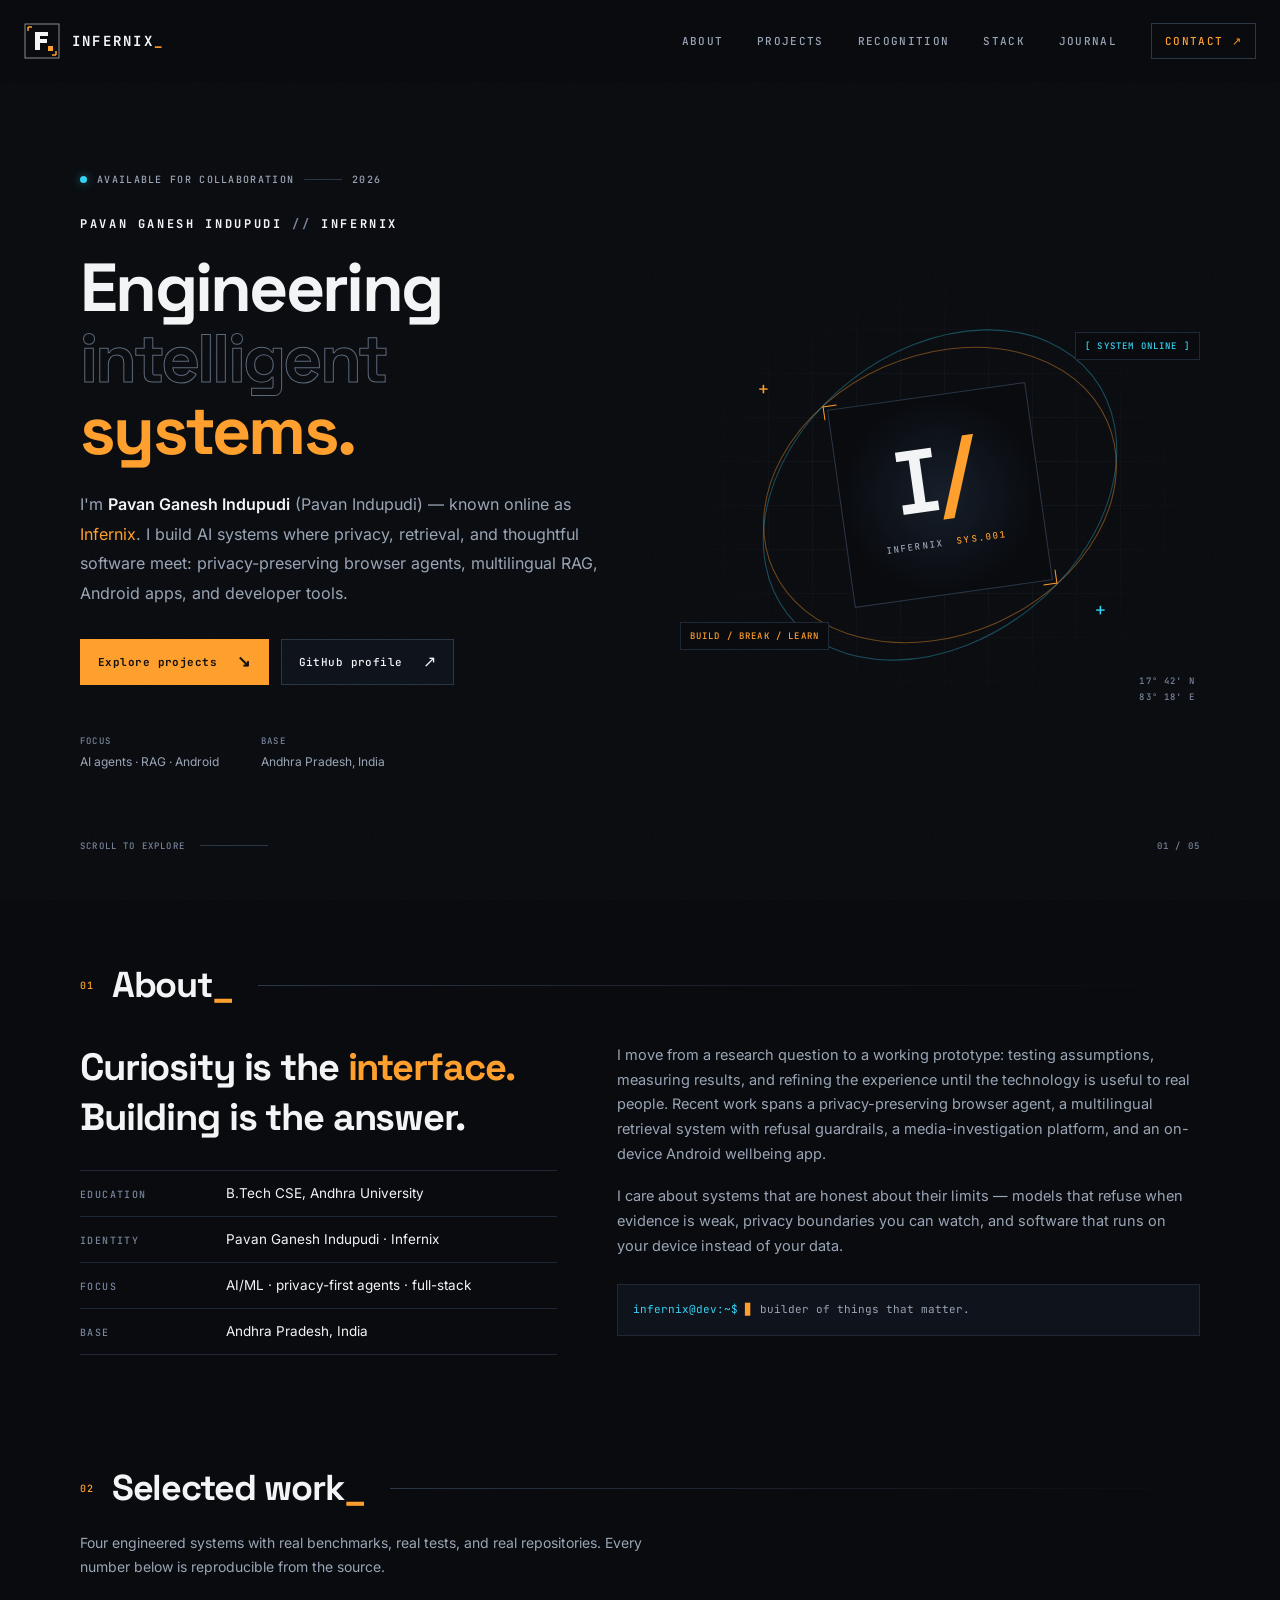
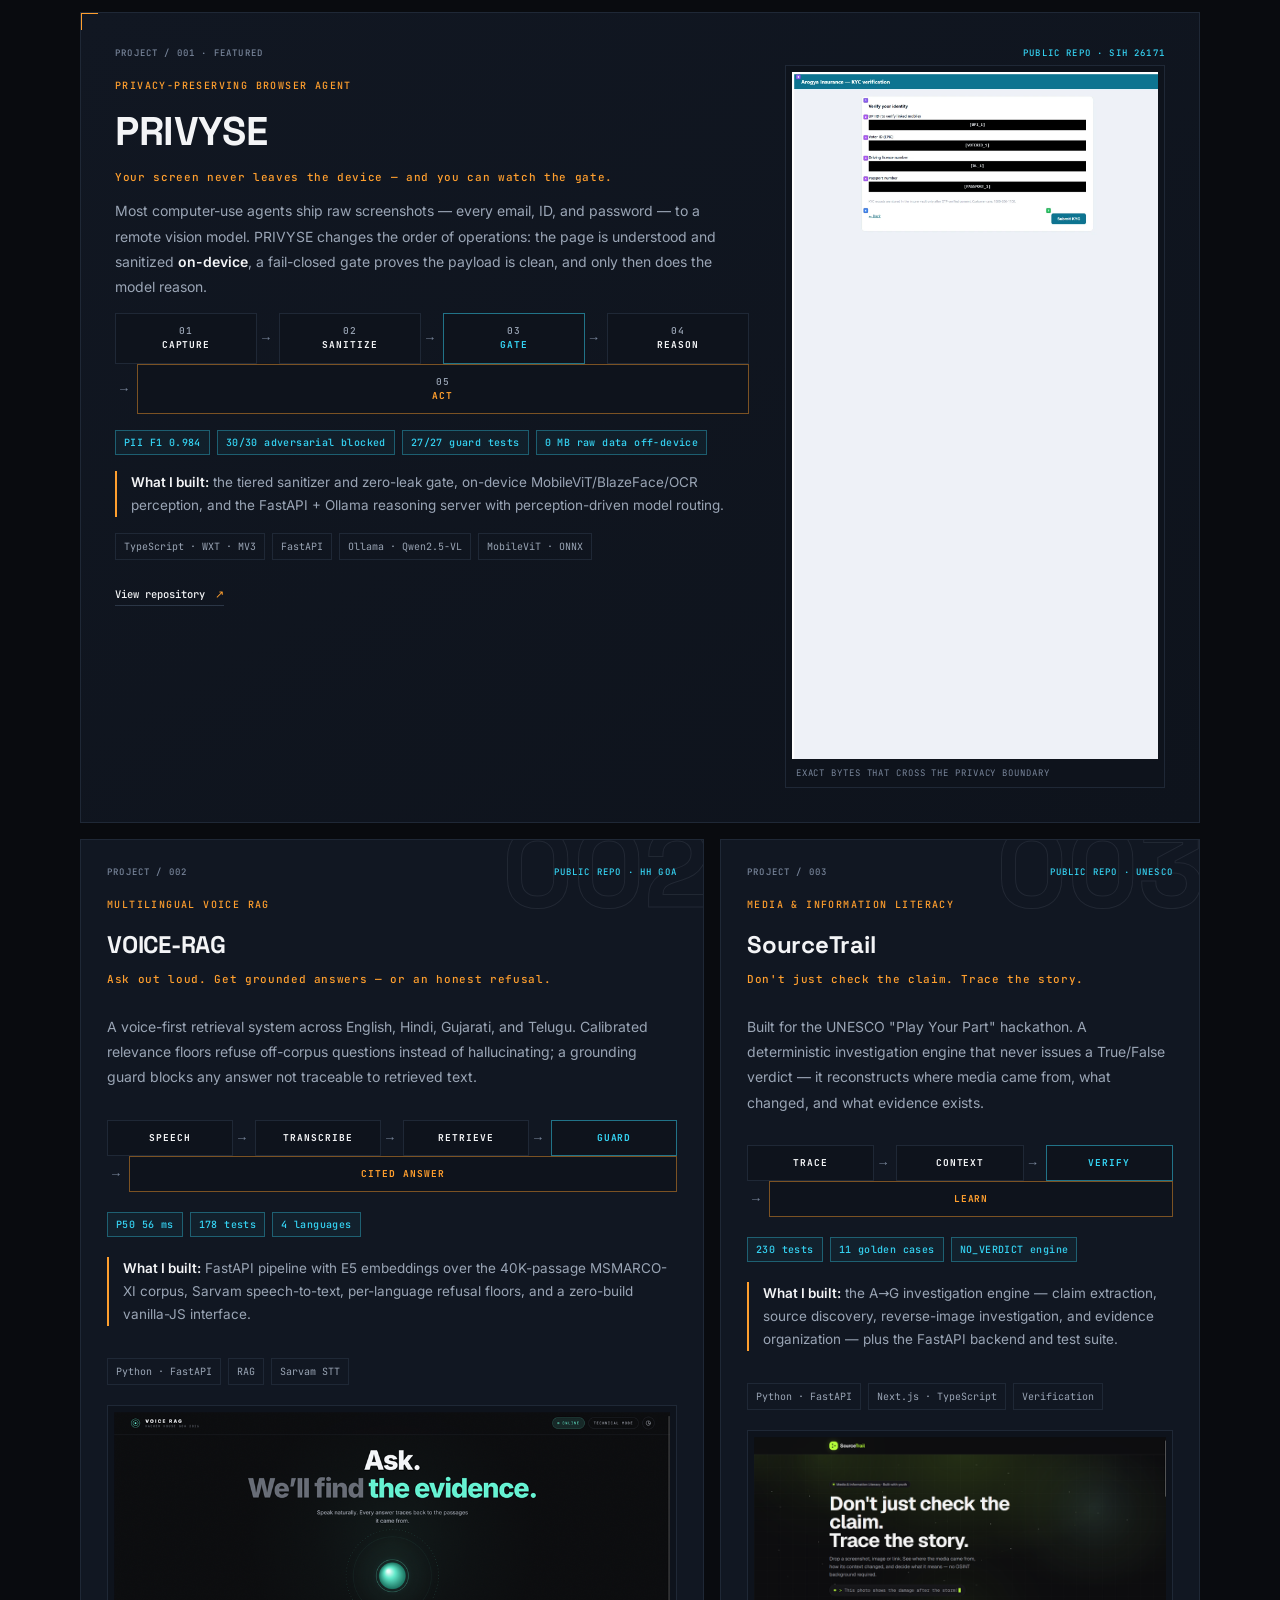
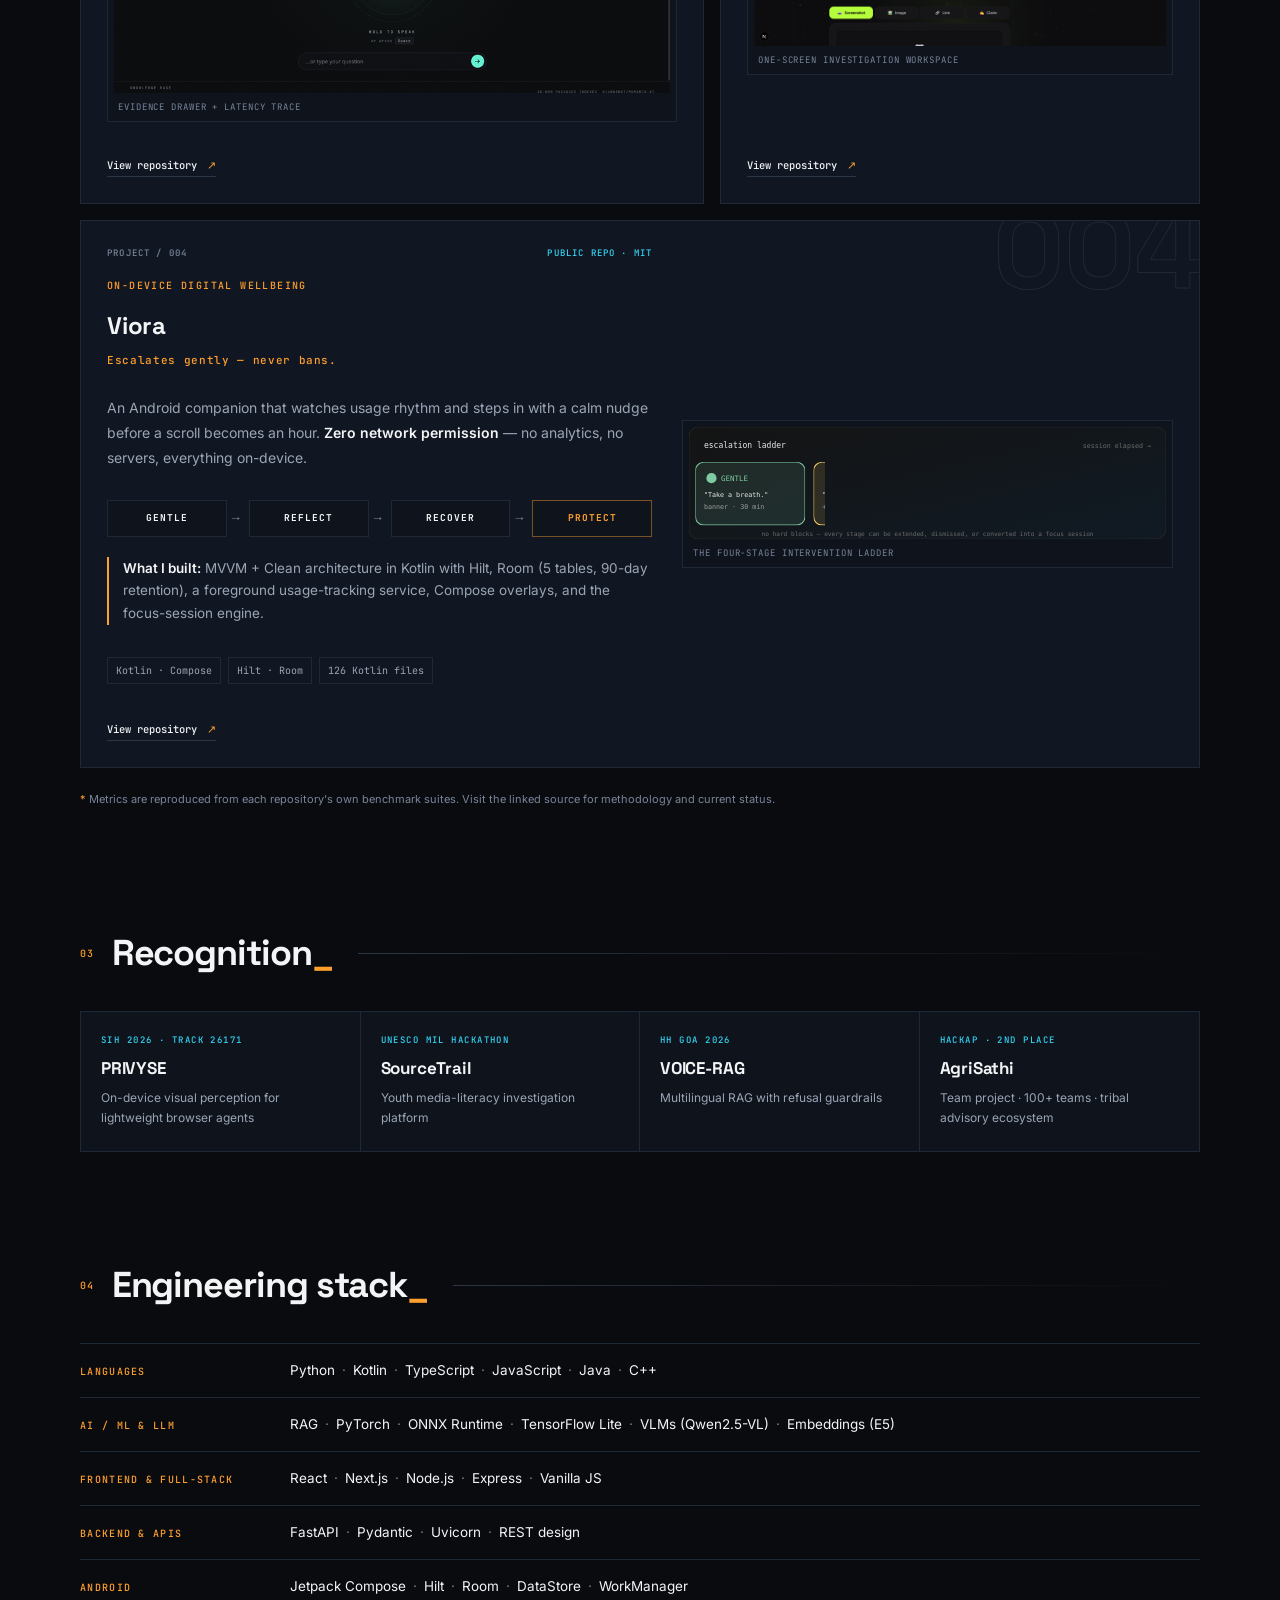
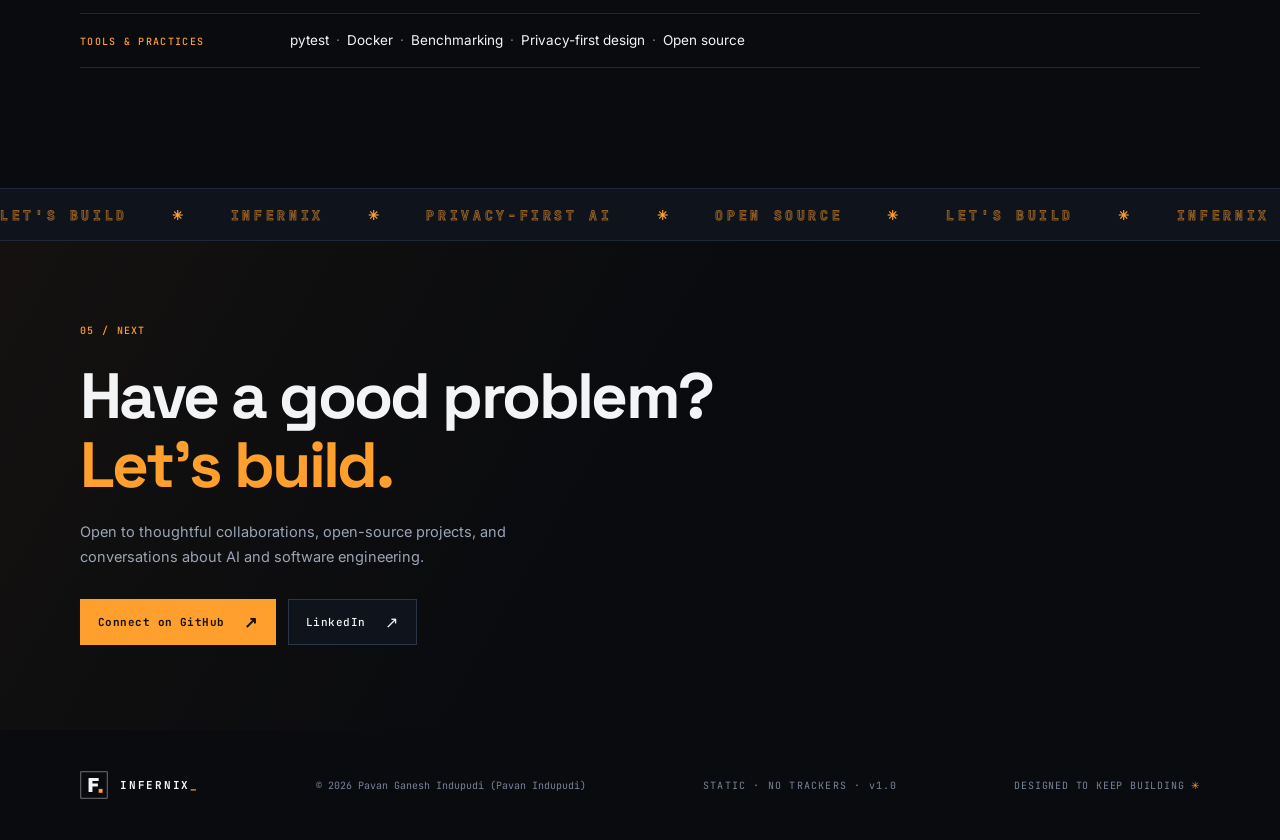
==== index.html @ 26792520 "Launch Infernix portfolio and engineering journal" ====
<!doctype html>
<html lang="en">
<head>
  <meta charset="utf-8">
  <meta name="viewport" content="width=device-width, initial-scale=1">
  <meta name="theme-color" content="#090b0f">
  <meta name="color-scheme" content="dark">
  <title>Pavan Ganesh Indupudi | Infernix — Developer & AI/ML Builder</title>
  <meta name="description" content="Pavan Ganesh Indupudi (Pavan Indupudi), known as Infernix, is a Computer Science and Engineering student and AI engineer building privacy-first browser agents, multilingual RAG systems, Android apps, and open-source tools.">
  <meta name="author" content="Pavan Ganesh Indupudi">
  <meta name="robots" content="index, follow, max-image-preview:large">
  <link rel="canonical" href="https://the-infernix.github.io/">
  <link rel="icon" href="./assets/favicon.svg" type="image/svg+xml">
  <link rel="stylesheet" href="./styles.css">
  <link rel="preload" href="./assets/fonts/space-grotesk-var.woff2" as="font" type="font/woff2" crossorigin>
  <link rel="preload" href="./assets/fonts/inter-var.woff2" as="font" type="font/woff2" crossorigin>
  <link rel="preload" href="./assets/fonts/jetbrains-mono-var.woff2" as="font" type="font/woff2" crossorigin>
  <meta property="og:type" content="website">
  <meta property="og:site_name" content="Infernix">
  <meta property="og:title" content="Pavan Ganesh Indupudi | Infernix">
  <meta property="og:description" content="Pavan Ganesh Indupudi (Pavan Indupudi) — AI engineer building privacy-first agents, retrieval systems, and developer tools.">
  <meta property="og:url" content="https://the-infernix.github.io/">
  <meta property="og:image" content="https://the-infernix.github.io/assets/social-preview.svg">
  <meta name="twitter:card" content="summary_large_image">
  <meta name="twitter:title" content="Pavan Ganesh Indupudi | Infernix">
  <meta name="twitter:description" content="Pavan Ganesh Indupudi (Pavan Indupudi) — AI engineer building privacy-first agents, retrieval systems, and developer tools.">
  <meta name="twitter:image" content="https://the-infernix.github.io/assets/social-preview.svg">

  <script>document.documentElement.classList.add("js");</script>

  <!-- Keep this data accurate. Both name forms are intentional: full legal name is primary, short form matches LinkedIn and teammates' references. -->
  <script type="application/ld+json">
  {
    "@context": "https://schema.org",
    "@type": "Person",
    "@id": "https://the-infernix.github.io/#person",
    "name": "Pavan Ganesh Indupudi",
    "alternateName": ["Infernix", "Pavan Indupudi"],
    "url": "https://the-infernix.github.io/",
    "image": "https://the-infernix.github.io/assets/social-preview.svg",
    "description": "Computer Science and Engineering student and AI engineer building privacy-first browser agents, retrieval-augmented generation systems, Android applications, and open-source tools.",
    "sameAs": [
      "https://github.com/The-Infernix",
      "https://www.linkedin.com/in/pavan-indupudi-a38759334"
    ],
    "alumniOf": {
      "@type": "CollegeOrUniversity",
      "name": "Andhra University"
    },
    "knowsAbout": [
      "Artificial Intelligence",
      "Machine Learning",
      "Retrieval-Augmented Generation",
      "Full-Stack Development",
      "Android Development",
      "Open-Source Software",
      "Privacy-Preserving AI"
    ]
  }
  </script>
</head>
<body>
  <a class="skip-link" href="#main">Skip to content</a>
  <div class="scanlines" aria-hidden="true"></div>

  <header class="site-header" id="site-header">
    <div class="header-inner">
      <a class="brand" href="#top" aria-label="Infernix home — Pavan Ganesh Indupudi">
        <svg class="brand-logo" viewBox="0 0 36 36" width="36" height="36" aria-hidden="true" focusable="false">
          <rect x="1" y="1" width="34" height="34" fill="none" stroke="currentColor" stroke-width="1" opacity=".55"/>
          <path d="M11 9h13v4h-8v3h7v4h-7v7h-5z" fill="currentColor"/>
          <rect x="24" y="23" width="5" height="5" fill="#ff9f2e"/>
          <path d="M4 4h4M4 4v4M32 32h-4M32 32v-4" stroke="#ff9f2e" stroke-width="1.5" fill="none"/>
        </svg>
        <span class="brand-name">INFERNIX<span class="brand-cursor" aria-hidden="true">_</span></span>
      </a>
      <button class="menu-toggle" type="button" aria-label="Open navigation" aria-expanded="false" aria-controls="site-nav">
        <span class="menu-bar" aria-hidden="true"></span>
        <span class="menu-bar" aria-hidden="true"></span>
      </button>
      <nav id="site-nav" class="site-nav" aria-label="Main navigation">
        <a href="#about">ABOUT</a>
        <a href="#work">PROJECTS</a>
        <a href="#recognition">RECOGNITION</a>
        <a href="#stack">STACK</a>
        <a href="./blog/">JOURNAL</a>
        <a href="#contact" class="nav-contact">CONTACT <span aria-hidden="true">↗</span></a>
      </nav>
    </div>
    <div class="scroll-progress" id="scroll-progress" aria-hidden="true"></div>
  </header>

  <main id="main">
    <!-- ============================================================ hero -->
    <section class="hero section-wrap" id="top" aria-label="Introduction">
      <div class="hero-copy">
        <p class="eyebrow reveal" data-reveal>
          <span class="status-dot" aria-hidden="true"></span>
          AVAILABLE FOR COLLABORATION
          <span class="eyebrow-line" aria-hidden="true"></span>
          2026
        </p>
        <p class="hero-identity reveal" data-reveal>PAVAN GANESH INDUPUDI <span class="dim">//</span> INFERNIX</p>
        <h1 class="reveal" data-reveal>Engineering<br><span class="outline-text">intelligent</span> <span class="accent">systems.</span></h1>
        <p class="hero-intro reveal" data-reveal>I'm <strong>Pavan Ganesh Indupudi</strong> (Pavan Indupudi) — known online as <span class="accent">Infernix</span>. I build AI systems where privacy, retrieval, and thoughtful software meet: privacy-preserving browser agents, multilingual RAG, Android apps, and developer tools.</p>
        <div class="hero-actions reveal" data-reveal>
          <a class="button button-primary" href="#work">Explore projects <span aria-hidden="true">↘</span></a>
          <a class="button button-ghost" href="https://github.com/The-Infernix" target="_blank" rel="noopener noreferrer">GitHub profile <span aria-hidden="true">↗</span></a>
        </div>
        <div class="hero-meta reveal" data-reveal>
          <div><span class="meta-label">FOCUS</span><span>AI agents · RAG · Android</span></div>
          <div><span class="meta-label">BASE</span><span>Andhra Pradesh, India</span></div>
        </div>
      </div>

      <div class="hero-art reveal" data-reveal role="img" aria-label="Abstract Infernix system schematic: a framed core marked I slash, orbited by two rings with technical readouts">
        <div class="art-grid" aria-hidden="true"></div>
        <svg class="hero-orbits" viewBox="0 0 400 400" aria-hidden="true" focusable="false">
          <ellipse class="o1" cx="200" cy="200" rx="170" ry="130" pathLength="100"/>
          <ellipse class="o2" cx="200" cy="200" rx="135" ry="180" pathLength="100"/>
        </svg>
        <div class="core" aria-hidden="true">
          <div class="core-symbol">I<span>/</span></div>
          <div class="core-label">INFERNIX <span>SYS.001</span></div>
        </div>
        <span class="art-tag tag-top" aria-hidden="true">[ SYSTEM ONLINE ]</span>
        <span class="art-tag tag-bottom" aria-hidden="true">BUILD / BREAK / LEARN</span>
        <span class="art-cross cross-one" aria-hidden="true">+</span>
        <span class="art-cross cross-two" aria-hidden="true">+</span>
        <span class="art-coord" aria-hidden="true">17° 42' N<br>83° 18' E</span>
      </div>

      <div class="hero-bottom" aria-hidden="true">
        <span>SCROLL TO EXPLORE</span>
        <span class="scroll-line"></span>
        <span>01 / 05</span>
      </div>
    </section>

    <!-- =========================================================== about -->
    <section class="section-wrap section-block" id="about">
      <div class="section-heading reveal" data-reveal>
        <span class="section-index">01</span>
        <h2>About<span class="accent" aria-hidden="true">_</span></h2>
        <span class="heading-rule" aria-hidden="true"></span>
      </div>
      <div class="about-grid">
        <div class="about-lead reveal" data-reveal>
          <p class="big-copy">Curiosity is the <span class="accent">interface.</span><br>Building is the answer.</p>
          <div class="spec">
            <div class="spec-row"><span class="spec-key">EDUCATION</span><span class="spec-val">B.Tech CSE, Andhra University</span></div>
            <div class="spec-row"><span class="spec-key">IDENTITY</span><span class="spec-val">Pavan Ganesh Indupudi · Infernix</span></div>
            <div class="spec-row"><span class="spec-key">FOCUS</span><span class="spec-val">AI/ML · privacy-first agents · full-stack</span></div>
            <div class="spec-row"><span class="spec-key">BASE</span><span class="spec-val">Andhra Pradesh, India</span></div>
          </div>
        </div>
        <div class="about-body reveal" data-reveal>
          <p>I move from a research question to a working prototype: testing assumptions, measuring results, and refining the experience until the technology is useful to real people. Recent work spans a privacy-preserving browser agent, a multilingual retrieval system with refusal guardrails, a media-investigation platform, and an on-device Android wellbeing app.</p>
          <p>I care about systems that are honest about their limits — models that refuse when evidence is weak, privacy boundaries you can watch, and software that runs on your device instead of your data.</p>
          <div class="terminal-note">
            <span class="terminal-prompt">infernix@dev:~$</span>
            <span id="terminal-text" aria-hidden="true">whoami</span><span class="typing-cursor" aria-hidden="true">▋</span>
            <span class="terminal-response"> builder of things that matter.</span>
          </div>
        </div>
      </div>
    </section>

    <!-- ========================================================== work -->
    <section class="section-wrap section-block" id="work">
      <div class="section-heading reveal" data-reveal>
        <span class="section-index">02</span>
        <h2>Selected work<span class="accent" aria-hidden="true">_</span></h2>
        <span class="heading-rule" aria-hidden="true"></span>
      </div>
      <p class="section-description reveal" data-reveal>Four engineered systems with real benchmarks, real tests, and real repositories. Every number below is reproducible from the source.</p>

      <!-- PRIVYSE — featured -->
      <article class="project-featured reveal" data-reveal>
        <div class="project-top">
          <span class="project-number">PROJECT / 001 · FEATURED</span>
          <span class="project-status">PUBLIC REPO · SIH 26171</span>
        </div>
        <div class="featured-grid">
          <div class="project-main">
            <p class="project-kicker">Privacy-preserving browser agent</p>
            <h3>PRIVYSE</h3>
            <p class="project-tagline">Your screen never leaves the device — and you can watch the gate.</p>
            <p class="project-copy">Most computer-use agents ship raw screenshots — every email, ID, and password — to a remote vision model. PRIVYSE changes the order of operations: the page is understood and sanitized <strong>on-device</strong>, a fail-closed gate proves the payload is clean, and only then does the model reason.</p>

            <div class="flow" role="img" aria-label="PRIVYSE pipeline: capture, sanitize, gate, reason, act">
              <span class="flow-step">01 <b>Capture</b></span>
              <span class="flow-step">02 <b>Sanitize</b></span>
              <span class="flow-step is-key">03 <b>Gate</b></span>
              <span class="flow-step">04 <b>Reason</b></span>
              <span class="flow-step is-warm">05 <b>Act</b></span>
            </div>

            <div class="evidence-chips" aria-label="Verified benchmark results">
              <span>PII F1 0.984</span>
              <span>30/30 adversarial blocked</span>
              <span>27/27 guard tests</span>
              <span>0 MB raw data off-device</span>
            </div>

            <p class="project-built"><b>What I built:</b> the tiered sanitizer and zero-leak gate, on-device MobileViT/BlazeFace/OCR perception, and the FastAPI + Ollama reasoning server with perception-driven model routing.</p>

            <div class="tag-list"><span>TypeScript · WXT · MV3</span><span>FastAPI</span><span>Ollama · Qwen2.5-VL</span><span>MobileViT · ONNX</span></div>
            <a class="project-link" href="https://github.com/The-Infernix/PRIVYSE" target="_blank" rel="noopener noreferrer">View repository <span aria-hidden="true">↗</span></a>
          </div>
          <figure class="shot project-media" style="margin:0">
            <img src="./assets/projects/privyse-model-view.png" alt="PRIVYSE gate output: a KYC form where every sensitive value is replaced by a stable token before it reaches the model" width="840" height="470" loading="lazy" decoding="async">
            <figcaption>Exact bytes that cross the privacy boundary</figcaption>
          </figure>
        </div>
      </article>

      <div class="project-grid">
        <!-- VOICE-RAG -->
        <article class="project-card reveal" data-reveal>
          <span class="project-ghost" aria-hidden="true">002</span>
          <div class="project-top">
            <span class="project-number">PROJECT / 002</span>
            <span class="project-status">PUBLIC REPO · HH GOA</span>
          </div>
          <p class="project-kicker">Multilingual voice RAG</p>
          <h3>VOICE-RAG</h3>
          <p class="project-tagline">Ask out loud. Get grounded answers — or an honest refusal.</p>
          <p class="project-copy">A voice-first retrieval system across English, Hindi, Gujarati, and Telugu. Calibrated relevance floors refuse off-corpus questions instead of hallucinating; a grounding guard blocks any answer not traceable to retrieved text.</p>

          <div class="flow" role="img" aria-label="VOICE-RAG pipeline: speech, transcribe, retrieve, guard, cited answer">
            <span class="flow-step"><b>Speech</b></span>
            <span class="flow-step"><b>Transcribe</b></span>
            <span class="flow-step"><b>Retrieve</b></span>
            <span class="flow-step is-key"><b>Guard</b></span>
            <span class="flow-step is-warm"><b>Cited answer</b></span>
          </div>

          <div class="evidence-chips">
            <span>P50 56 ms</span>
            <span>178 tests</span>
            <span>4 languages</span>
          </div>

          <p class="project-built"><b>What I built:</b> FastAPI pipeline with E5 embeddings over the 40K-passage MSMARCO-XI corpus, Sarvam speech-to-text, per-language refusal floors, and a zero-build vanilla-JS interface.</p>

          <div class="tag-list"><span>Python · FastAPI</span><span>RAG</span><span>Sarvam STT</span></div>
          <figure class="shot" style="margin:0 0 18px">
            <img src="./assets/projects/voice-rag-ui.png" alt="VOICE-RAG interface: a spoken question with evidence drawer, guard decision chain, and per-stage latency breakdown" width="900" height="455" loading="lazy" decoding="async">
            <figcaption>Evidence drawer + latency trace</figcaption>
          </figure>
          <a class="project-link" href="https://github.com/The-Infernix/VOICE-RAG" target="_blank" rel="noopener noreferrer">View repository <span aria-hidden="true">↗</span></a>
        </article>

        <!-- SourceTrail -->
        <article class="project-card reveal" data-reveal>
          <span class="project-ghost" aria-hidden="true">003</span>
          <div class="project-top">
            <span class="project-number">PROJECT / 003</span>
            <span class="project-status">PUBLIC REPO · UNESCO</span>
          </div>
          <p class="project-kicker">Media &amp; information literacy</p>
          <h3>SourceTrail</h3>
          <p class="project-tagline">Don't just check the claim. Trace the story.</p>
          <p class="project-copy">Built for the UNESCO "Play Your Part" hackathon. A deterministic investigation engine that never issues a True/False verdict — it reconstructs where media came from, what changed, and what evidence exists.</p>

          <div class="flow" role="img" aria-label="SourceTrail core loop: trace, context, verify, learn">
            <span class="flow-step"><b>Trace</b></span>
            <span class="flow-step"><b>Context</b></span>
            <span class="flow-step is-key"><b>Verify</b></span>
            <span class="flow-step is-warm"><b>Learn</b></span>
          </div>

          <div class="evidence-chips">
            <span>230 tests</span>
            <span>11 golden cases</span>
            <span>NO_VERDICT engine</span>
          </div>

          <p class="project-built"><b>What I built:</b> the A→G investigation engine — claim extraction, source discovery, reverse-image investigation, and evidence organization — plus the FastAPI backend and test suite.</p>

          <div class="tag-list"><span>Python · FastAPI</span><span>Next.js · TypeScript</span><span>Verification</span></div>
          <figure class="shot" style="margin:0 0 18px">
            <img src="./assets/projects/sourcetrail-ui.png" alt="SourceTrail investigation workspace with trace timeline, context comparison, and typed evidence panels" width="900" height="456" loading="lazy" decoding="async">
            <figcaption>One-screen investigation workspace</figcaption>
          </figure>
          <a class="project-link" href="https://github.com/The-Infernix/Source-Trail" target="_blank" rel="noopener noreferrer">View repository <span aria-hidden="true">↗</span></a>
        </article>

        <!-- Viora -->
        <article class="project-card horizontal span-all reveal" data-reveal>
          <span class="project-ghost" aria-hidden="true">004</span>
          <div class="project-main">
            <div class="project-top">
              <span class="project-number">PROJECT / 004</span>
              <span class="project-status">PUBLIC REPO · MIT</span>
            </div>
            <p class="project-kicker">On-device digital wellbeing</p>
            <h3>Viora</h3>
            <p class="project-tagline">Escalates gently — never bans.</p>
            <p class="project-copy">An Android companion that watches usage rhythm and steps in with a calm nudge before a scroll becomes an hour. <strong>Zero network permission</strong> — no analytics, no servers, everything on-device.</p>

            <div class="flow" role="img" aria-label="Viora intervention ladder: gentle, reflect, recover, protect">
              <span class="flow-step"><b>Gentle</b></span>
              <span class="flow-step"><b>Reflect</b></span>
              <span class="flow-step"><b>Recover</b></span>
              <span class="flow-step is-warm"><b>Protect</b></span>
            </div>

            <p class="project-built"><b>What I built:</b> MVVM + Clean architecture in Kotlin with Hilt, Room (5 tables, 90-day retention), a foreground usage-tracking service, Compose overlays, and the focus-session engine.</p>

            <div class="tag-list"><span>Kotlin · Compose</span><span>Hilt · Room</span><span>126 Kotlin files</span></div>
            <a class="project-link" href="https://github.com/The-Infernix/Viora" target="_blank" rel="noopener noreferrer">View repository <span aria-hidden="true">↗</span></a>
          </div>
          <figure class="shot project-media" style="margin:0">
            <img src="./assets/projects/viora-interventions.svg" alt="Viora's four-stage intervention ladder: gentle nudge at 30 minutes, reflect at 60, recover at 120, protect at 180" width="892" height="420" loading="lazy" decoding="async">
            <figcaption>The four-stage intervention ladder</figcaption>
          </figure>
        </article>
      </div>

      <p class="project-footnote reveal" data-reveal><span class="accent" aria-hidden="true">*</span> Metrics are reproduced from each repository's own benchmark suites. Visit the linked source for methodology and current status.</p>
    </section>

    <!-- ==================================================== recognition -->
    <section class="section-wrap section-block" id="recognition">
      <div class="section-heading reveal" data-reveal>
        <span class="section-index">03</span>
        <h2>Recognition<span class="accent" aria-hidden="true">_</span></h2>
        <span class="heading-rule" aria-hidden="true"></span>
      </div>
      <div class="badges reveal" data-reveal>
        <div class="badge">
          <div class="badge-label">SIH 2026 · Track 26171</div>
          <div class="badge-title">PRIVYSE</div>
          <div class="badge-meta">On-device visual perception for lightweight browser agents</div>
        </div>
        <div class="badge">
          <div class="badge-label">UNESCO MIL Hackathon</div>
          <div class="badge-title">SourceTrail</div>
          <div class="badge-meta">Youth media-literacy investigation platform</div>
        </div>
        <div class="badge">
          <div class="badge-label">HH Goa 2026</div>
          <div class="badge-title">VOICE-RAG</div>
          <div class="badge-meta">Multilingual RAG with refusal guardrails</div>
        </div>
        <div class="badge">
          <div class="badge-label">HackAP · 2nd place</div>
          <div class="badge-title">AgriSathi</div>
          <div class="badge-meta">Team project · 100+ teams · tribal advisory ecosystem</div>
        </div>
      </div>
    </section>

    <!-- ========================================================== stack -->
    <section class="section-wrap section-block" id="stack">
      <div class="section-heading reveal" data-reveal>
        <span class="section-index">04</span>
        <h2>Engineering stack<span class="accent" aria-hidden="true">_</span></h2>
        <span class="heading-rule" aria-hidden="true"></span>
      </div>
      <div class="stack-groups reveal" data-reveal>
        <div class="stack-row">
          <span class="stack-label">LANGUAGES</span>
          <div class="stack-items"><span>Python</span><span>Kotlin</span><span>TypeScript</span><span>JavaScript</span><span>Java</span><span>C++</span></div>
        </div>
        <div class="stack-row">
          <span class="stack-label">AI / ML &amp; LLM</span>
          <div class="stack-items"><span>RAG</span><span>PyTorch</span><span>ONNX Runtime</span><span>TensorFlow Lite</span><span>VLMs (Qwen2.5-VL)</span><span>Embeddings (E5)</span></div>
        </div>
        <div class="stack-row">
          <span class="stack-label">FRONTEND &amp; FULL-STACK</span>
          <div class="stack-items"><span>React</span><span>Next.js</span><span>Node.js</span><span>Express</span><span>Vanilla JS</span></div>
        </div>
        <div class="stack-row">
          <span class="stack-label">BACKEND &amp; APIS</span>
          <div class="stack-items"><span>FastAPI</span><span>Pydantic</span><span>Uvicorn</span><span>REST design</span></div>
        </div>
        <div class="stack-row">
          <span class="stack-label">ANDROID</span>
          <div class="stack-items"><span>Jetpack Compose</span><span>Hilt</span><span>Room</span><span>DataStore</span><span>WorkManager</span></div>
        </div>
        <div class="stack-row">
          <span class="stack-label">TOOLS &amp; PRACTICES</span>
          <div class="stack-items"><span>pytest</span><span>Docker</span><span>Benchmarking</span><span>Privacy-first design</span><span>Open source</span></div>
        </div>
      </div>
    </section>

    <!-- ======================================================== contact -->
    <section class="contact-section" id="contact">
      <div class="marquee" aria-hidden="true">
        <div class="marquee-track">
          <span>LET'S BUILD</span><span class="solid">✳</span><span>INFERNIX</span><span class="solid">✳</span><span>PRIVACY-FIRST AI</span><span class="solid">✳</span><span>OPEN SOURCE</span><span class="solid">✳</span>
          <span>LET'S BUILD</span><span class="solid">✳</span><span>INFERNIX</span><span class="solid">✳</span><span>PRIVACY-FIRST AI</span><span class="solid">✳</span><span>OPEN SOURCE</span><span class="solid">✳</span>
        </div>
      </div>
      <div class="section-wrap contact-inner">
        <span class="section-index reveal" data-reveal>05 / NEXT</span>
        <h2 class="reveal" data-reveal>Have a good problem?<br><span class="accent">Let's build.</span></h2>
        <p class="reveal" data-reveal>Open to thoughtful collaborations, open-source projects, and conversations about AI and software engineering.</p>
        <div class="contact-actions reveal" data-reveal>
          <a class="button button-primary" href="https://github.com/The-Infernix" target="_blank" rel="noopener noreferrer">Connect on GitHub <span aria-hidden="true">↗</span></a>
          <a class="button button-ghost" href="https://www.linkedin.com/in/pavan-indupudi-a38759334" id="linkedin-link" target="_blank" rel="noopener noreferrer">LinkedIn <span aria-hidden="true">↗</span></a>
        </div>
      </div>
    </section>
  </main>

  <footer class="site-footer section-wrap">
    <a class="brand footer-brand" href="#top" aria-label="Back to top">
      <svg class="brand-logo" viewBox="0 0 36 36" width="28" height="28" aria-hidden="true" focusable="false">
        <rect x="1" y="1" width="34" height="34" fill="none" stroke="currentColor" stroke-width="1" opacity=".55"/>
        <path d="M11 9h13v4h-8v3h7v4h-7v7h-5z" fill="currentColor"/>
        <rect x="24" y="23" width="5" height="5" fill="#ff9f2e"/>
      </svg>
      <span class="brand-name">INFERNIX<span class="brand-cursor" aria-hidden="true">_</span></span>
    </a>
    <span>© <span id="year">2026</span> Pavan Ganesh Indupudi (Pavan Indupudi)</span>
    <span class="footer-system">STATIC · NO TRACKERS · v1.0</span>
    <span class="footer-note">DESIGNED TO KEEP BUILDING <span class="accent" aria-hidden="true">✳</span></span>
  </footer>

  <script src="./script.js" defer></script>
</body>
</html>
---- styles.css ----
/* ==========================================================================
   Infernix — Pavan Ganesh Indupudi
   Premium AI research & engineering portfolio. Static, dependency-free.

   Structure: @font-face → design tokens → base → header → hero → sections →
   project showcase → achievements → stack → contact → footer → motion →
   responsive. Reveals only apply under .js (added inline in <head>), so all
   content stays visible without JavaScript. All motion is guarded by
   prefers-reduced-motion.
   ========================================================================== */

/* ------------------------------------------------------------- webfonts */

@font-face {
  font-family: "Space Grotesk";
  src: url("./assets/fonts/space-grotesk-var.woff2") format("woff2");
  font-weight: 300 700;
  font-display: swap;
}
@font-face {
  font-family: "Inter";
  src: url("./assets/fonts/inter-var.woff2") format("woff2");
  font-weight: 100 900;
  font-display: swap;
}
@font-face {
  font-family: "JetBrains Mono";
  src: url("./assets/fonts/jetbrains-mono-var.woff2") format("woff2");
  font-weight: 100 800;
  font-display: swap;
}

/* --------------------------------------------------------- design tokens */

:root {
  --bg: #090b0f;
  --bg-raise: #0e131c;
  --panel: #111722;
  --panel-2: #171f2b;
  --line: #1f2836;
  --line-strong: #2b3646;
  --text: #f3f4f6;
  --muted: #9aa5b5;
  --dim: #78859a;
  --accent: #ff9f2e;
  --accent-bright: #ffb55e;
  --cyan: #35d4f4;
  --font: "Inter", "Segoe UI", ui-sans-serif, system-ui, -apple-system, BlinkMacSystemFont, sans-serif;
  --display: "Space Grotesk", "Segoe UI", ui-sans-serif, system-ui, sans-serif;
  --mono: "JetBrains Mono", "Cascadia Code", "SFMono-Regular", Consolas, monospace;
  --header-h: 82px;
}

*, *::before, *::after { box-sizing: border-box; }

html {
  scroll-behavior: smooth;
  scroll-padding-top: calc(var(--header-h) + 12px);
}

body {
  margin: 0;
  background: var(--bg);
  color: var(--text);
  font-family: var(--font);
  font-size: 15px;
  line-height: 1.7;
  -webkit-font-smoothing: antialiased;
}

/* static grain — material depth without gradients or glow */
body::before {
  content: "";
  position: fixed;
  inset: 0;
  z-index: -1;
  pointer-events: none;
  opacity: .035;
  background-image: url("data:image/svg+xml,%3Csvg xmlns='http://www.w3.org/2000/svg' width='140' height='140'%3E%3Cfilter id='n'%3E%3CfeTurbulence type='fractalNoise' baseFrequency='.85' numOctaves='2'/%3E%3C/filter%3E%3Crect width='140' height='140' filter='url(%23n)'/%3E%3C/svg%3E");
}

img, svg { display: block; max-width: 100%; }
a { color: inherit; text-decoration: none; }
button, a { -webkit-tap-highlight-color: transparent; }

a:focus-visible,
button:focus-visible { outline: 2px solid var(--accent); outline-offset: 4px; }

::selection { background: var(--accent); color: #111; }

/* --------------------------------------------------------------- utility */

.section-wrap { width: min(1120px, calc(100% - 48px)); margin-inline: auto; }
.accent { color: var(--accent); }
.cyan { color: var(--cyan); }
.dim { color: var(--dim); }

.skip-link {
  position: absolute;
  left: -9999px;
  top: 10px;
  background: var(--accent);
  color: #111;
  padding: 8px 12px;
  z-index: 100;
  font: 700 12px var(--mono);
}
.skip-link:focus { left: 10px; }

.scanlines {
  position: fixed;
  inset: 0;
  pointer-events: none;
  z-index: 5;
  opacity: .07;
  background: repeating-linear-gradient(to bottom, transparent 0 3px, rgba(255, 255, 255, .04) 4px);
}

/* ---------------------------------------------------------------- header */

.site-header {
  position: sticky;
  top: 0;
  z-index: 40;
  background: var(--bg);
  border-bottom: 1px solid transparent;
  transition: border-color .25s ease;
}

.site-header.is-stuck { border-bottom-color: var(--line); }

.scroll-progress {
  position: absolute;
  left: 0;
  bottom: -1px;
  height: 2px;
  width: 100%;
  background: var(--cyan);
  transform: scaleX(0);
  transform-origin: left;
  will-change: transform;
}

.header-inner {
  width: min(1240px, calc(100% - 48px));
  height: var(--header-h);
  margin-inline: auto;
  display: flex;
  align-items: center;
  justify-content: space-between;
  gap: 20px;
}

.brand { display: inline-flex; align-items: center; gap: 12px; color: var(--text); }
.brand-logo { color: var(--text); flex: none; transition: color .2s ease; }
.brand:hover .brand-logo { color: var(--accent); }
.brand-name { font: 700 14px var(--mono); letter-spacing: .16em; }
.brand-cursor { color: var(--accent); animation: blink 1.1s steps(2, start) infinite; }

.site-nav {
  display: flex;
  gap: 34px;
  align-items: center;
  font: 500 11px var(--mono);
  letter-spacing: .12em;
  color: var(--muted);
}

.site-nav a { position: relative; padding: 6px 0; transition: color .2s ease; }

.site-nav a::after {
  content: "";
  position: absolute;
  left: 0;
  bottom: 0;
  height: 1px;
  width: 100%;
  background: var(--accent);
  transform: scaleX(0);
  transform-origin: left;
  transition: transform .25s ease;
}

.site-nav a:hover { color: var(--text); }
.site-nav a:hover::after,
.site-nav a:focus-visible::after { transform: scaleX(1); }
.site-nav a[aria-current="true"] { color: var(--accent); }
.site-nav a[aria-current="true"]::after { transform: scaleX(1); }

.nav-contact {
  color: var(--text);
  border: 1px solid var(--line-strong);
  padding: 10px 13px !important;
  transition: border-color .2s ease;
}
.nav-contact::after { display: none; }
.nav-contact span { color: var(--accent); }
.nav-contact:hover { border-color: var(--accent); }

.menu-toggle {
  display: none;
  background: none;
  border: 1px solid var(--line);
  padding: 11px 10px;
  cursor: pointer;
}
.menu-bar {
  display: block;
  width: 22px;
  height: 1.5px;
  background: var(--text);
  margin: 5px 0;
  transition: transform .25s ease;
}
.menu-toggle[aria-expanded="true"] .menu-bar:first-child { transform: translateY(3.25px) rotate(45deg); }
.menu-toggle[aria-expanded="true"] .menu-bar:last-child { transform: translateY(-3.25px) rotate(-45deg); }

/* ------------------------------------------------------------------ hero */

.hero {
  min-height: 670px;
  padding-top: 90px;
  padding-bottom: 35px;
  display: grid;
  grid-template-columns: 1.08fr .92fr;
  position: relative;
  align-items: center;
  column-gap: 32px;
}

.hero-copy { position: relative; z-index: 2; padding-bottom: 45px; min-width: 0; }

.eyebrow,
.meta-label,
.section-index,
.project-number,
.project-status,
.stack-label,
.hero-bottom,
.art-tag,
.art-coord {
  font: 500 10px var(--mono);
  letter-spacing: .13em;
  color: var(--muted);
}

.eyebrow { display: flex; align-items: center; gap: 10px; margin: 0; }

.status-dot {
  width: 7px;
  height: 7px;
  border-radius: 50%;
  background: var(--cyan);
  box-shadow: 0 0 10px rgba(53, 212, 244, .55);
}

.eyebrow-line { width: 38px; height: 1px; background: var(--line-strong); }

.hero-identity {
  margin: 30px 0 0;
  font: 700 12px var(--mono);
  letter-spacing: .22em;
  color: var(--text);
}

.hero h1 {
  font-family: var(--display);
  font-size: clamp(40px, 5.6vw, 68px);
  line-height: 1.05;
  letter-spacing: -.04em;
  font-weight: 700;
  margin: 20px 0 24px;
}

.outline-text { color: transparent; -webkit-text-stroke: 1px #5d6a7c; }

.hero-intro { max-width: 530px; font-size: 16px; line-height: 1.85; color: var(--muted); margin: 0; }
.hero-intro strong { color: var(--text); font-weight: 600; }

.hero-actions,
.contact-actions { display: flex; gap: 12px; flex-wrap: wrap; margin-top: 30px; }

.button {
  min-height: 46px;
  padding: 0 17px;
  display: inline-flex;
  align-items: center;
  justify-content: center;
  gap: 20px;
  font: 500 11px var(--mono);
  letter-spacing: .04em;
  border: 1px solid var(--line-strong);
  transition: transform .2s ease, border-color .2s ease, background .2s ease;
}
.button:hover { transform: translateY(-2px); border-color: var(--accent); }
.button span { font-size: 16px; }
.button-primary { color: #14100b; background: var(--accent); border-color: var(--accent); font-weight: 700; }
.button-primary:hover { background: var(--accent-bright); border-color: var(--accent-bright); }
.button-ghost { background: var(--bg-raise); color: var(--text); }

.hero-meta { display: flex; gap: 42px; margin-top: 50px; }
.hero-meta div { display: grid; gap: 5px; min-width: 0; }
.meta-label { color: var(--dim); font-size: 9px; }
.hero-meta div > span:last-child { font-size: 12px; color: var(--muted); }

/* hero centerpiece — system schematic with draw-in orbits */

.hero-art {
  height: 420px;
  position: relative;
  display: grid;
  place-items: center;
  margin-left: -20px;
  overflow: hidden;
}

.art-grid {
  position: absolute;
  inset: 0;
  background-image:
    linear-gradient(rgba(154, 165, 181, .055) 1px, transparent 1px),
    linear-gradient(90deg, rgba(154, 165, 181, .055) 1px, transparent 1px);
  background-size: 44px 44px;
  mask-image: radial-gradient(ellipse at center, #000 30%, transparent 78%);
  -webkit-mask-image: radial-gradient(ellipse at center, #000 30%, transparent 78%);
}

.hero-orbits {
  position: absolute;
  width: min(100%, 430px);
  height: auto;
  overflow: visible;
}

.hero-orbits ellipse { fill: none; stroke-width: 1; }
.hero-orbits .o1 { stroke: rgba(255, 159, 46, .4); transform: rotate(-24deg); transform-origin: 200px 200px; }
.hero-orbits .o2 { stroke: rgba(53, 212, 244, .32); transform: rotate(52deg); transform-origin: 200px 200px; }

.core {
  width: 200px;
  height: 200px;
  display: flex;
  flex-direction: column;
  align-items: center;
  justify-content: center;
  background: radial-gradient(circle, var(--panel-2), var(--bg) 70%);
  border: 1px solid var(--line-strong);
  transform: rotate(-8deg);
  position: relative;
}
.core::before,
.core::after {
  content: "";
  position: absolute;
  width: 14px;
  height: 14px;
  border-color: var(--accent);
  border-style: solid;
}
.core::before { top: -5px; left: -5px; border-width: 1px 0 0 1px; }
.core::after { bottom: -5px; right: -5px; border-width: 0 1px 1px 0; }

.core-symbol { font: 700 86px/.9 var(--mono); letter-spacing: -.12em; padding-right: 10px; color: var(--text); }
.core-symbol span { color: var(--accent); }
.core-label { font: 500 9px var(--mono); letter-spacing: .25em; margin-top: 18px; color: var(--muted); }
.core-label span { color: var(--accent); margin-left: 6px; }

.art-tag {
  position: absolute;
  padding: 7px 9px;
  border: 1px solid var(--line);
  background: var(--bg);
  font-size: 9px;
}
.tag-top { top: 47px; right: 0; color: var(--cyan); }
.tag-bottom { bottom: 55px; left: 0; color: var(--accent); }
.art-coord { position: absolute; right: 5px; bottom: 0; font-size: 9px; line-height: 1.8; color: var(--dim); }
.art-cross { position: absolute; color: var(--accent); font: 18px var(--mono); }
.cross-one { left: 15%; top: 22%; }
.cross-two { right: 18%; bottom: 20%; color: var(--cyan); }

.hero-bottom {
  position: absolute;
  left: 0;
  right: 0;
  bottom: 0;
  display: flex;
  align-items: center;
  gap: 15px;
  font-size: 9px;
  color: var(--dim);
}
.scroll-line { width: 68px; height: 1px; background: var(--line-strong); }
.hero-bottom span:last-child { margin-left: auto; }

/* -------------------------------------------------------------- sections */

.section-block { padding-top: 112px; }

.section-heading { display: flex; align-items: center; gap: 17px; margin-bottom: 36px; }
.section-index { color: var(--accent); }

.section-heading h2 {
  font-family: var(--display);
  margin: 0;
  font-size: clamp(26px, 3vw, 36px);
  letter-spacing: -.03em;
  line-height: 1.2;
  font-weight: 700;
}

.heading-rule {
  height: 1px;
  flex: 1;
  background: linear-gradient(90deg, var(--line-strong), transparent);
  margin-left: 8px;
}

.big-copy {
  font-family: var(--display);
  font-size: clamp(26px, 3.4vw, 38px);
  line-height: 1.3;
  letter-spacing: -.03em;
  font-weight: 700;
  margin: 0;
}

.section-description {
  max-width: 600px;
  color: var(--muted);
  font-size: 14px;
  margin: -15px 0 34px;
}

/* datasheet rows (about spec + skills) */

.spec { border-top: 1px solid var(--line); margin-top: 28px; }
.spec-row {
  display: grid;
  grid-template-columns: 130px 1fr;
  gap: 16px;
  padding: 11px 0;
  border-bottom: 1px solid var(--line);
  align-items: baseline;
}
.spec-key { font: 500 10px var(--mono); letter-spacing: .14em; color: var(--dim); }
.spec-val { font-size: 13.5px; color: var(--text); }

/* about */

.about-grid { display: grid; grid-template-columns: .9fr 1.1fr; gap: 60px; min-width: 0; }
.about-body { color: var(--muted); font-size: 14.5px; min-width: 0; }
.about-body p { margin: 0 0 18px; }

.terminal-note {
  margin-top: 26px;
  padding: 15px;
  border: 1px solid var(--line);
  background: var(--bg-raise);
  font: 400 11px/1.8 var(--mono);
  overflow-wrap: anywhere;
}
.terminal-prompt { color: var(--cyan); }
.typing-cursor { color: var(--accent); animation: blink .9s steps(2, start) infinite; }
.terminal-response { color: var(--muted); }

/* ----------------------------------------------------- project showcase */

.flow {
  display: flex;
  flex-wrap: wrap;
  align-items: stretch;
  gap: 0;
  margin: 4px 0;
}

.flow-step {
  position: relative;
  flex: 1 1 110px;
  min-width: 0;
  padding: 10px 8px;
  border: 1px solid var(--line);
  background: var(--bg-raise);
  font: 500 9.5px/1.5 var(--mono);
  letter-spacing: .08em;
  text-align: center;
  color: var(--muted);
  text-transform: uppercase;
}
.flow-step b { display: block; color: var(--text); font-weight: 700; letter-spacing: .1em; }
.flow-step + .flow-step { margin-left: 22px; }
.flow-step + .flow-step::before {
  content: "→";
  position: absolute;
  left: -18px;
  top: 50%;
  transform: translateY(-50%);
  color: var(--dim);
  font-size: 13px;
}
.flow-step.is-key { border-color: rgba(53, 212, 244, .5); }
.flow-step.is-key b { color: var(--cyan); }
.flow-step.is-warm { border-color: rgba(255, 159, 46, .45); }
.flow-step.is-warm b { color: var(--accent); }

.evidence-chips { display: flex; flex-wrap: wrap; gap: 7px; margin: 16px 0 4px; }
.evidence-chips span {
  font: 500 10px var(--mono);
  letter-spacing: .04em;
  color: var(--cyan);
  border: 1px solid rgba(53, 212, 244, .35);
  background: rgba(53, 212, 244, .05);
  padding: 5px 8px;
}

.tag-list { display: flex; gap: 7px; flex-wrap: wrap; margin: 16px 0 20px; }
.tag-list span {
  border: 1px solid var(--line);
  color: var(--muted);
  font: 400 10px var(--mono);
  padding: 6px 8px;
}

.shot {
  border: 1px solid var(--line);
  background: var(--bg-raise);
  padding: 6px;
  overflow: hidden;
}
.shot img { width: 100%; height: auto; }
.shot figcaption {
  font: 400 9px var(--mono);
  letter-spacing: .1em;
  color: var(--dim);
  padding: 8px 4px 2px;
  text-transform: uppercase;
}

.project-link {
  display: inline-flex;
  gap: 10px;
  align-items: center;
  color: var(--text);
  font: 500 10.5px var(--mono);
  border-bottom: 1px solid var(--line-strong);
  padding-bottom: 4px;
  align-self: flex-start;
  transition: border-color .2s ease;
}
.project-link span { color: var(--accent); }
.project-link:hover { border-color: var(--accent); }

.project-footnote { color: var(--dim); font-size: 11px; margin-top: 22px; }

/* featured project — PRIVYSE */

.project-featured {
  position: relative;
  border: 1px solid var(--line);
  background: linear-gradient(150deg, var(--panel), var(--bg-raise));
  padding: 34px;
  margin-bottom: 16px;
  overflow: hidden;
}

.project-featured::before {
  content: "";
  position: absolute;
  top: -1px;
  left: -1px;
  width: 18px;
  height: 18px;
  border-top: 2px solid var(--accent);
  border-left: 2px solid var(--accent);
  pointer-events: none;
}

.featured-grid {
  display: grid;
  grid-template-columns: 1.25fr .75fr;
  gap: 36px;
  align-items: start;
}

.project-top {
  display: flex;
  align-items: center;
  justify-content: space-between;
  gap: 10px;
  margin-bottom: 6px;
}
.project-number { color: var(--dim); font-size: 9px; }
.project-status { color: var(--cyan); font-size: 9px; }

.project-kicker { font: 500 10px var(--mono); letter-spacing: .14em; color: var(--accent); margin: 14px 0 4px; text-transform: uppercase; }

.project-card h3,
.project-featured h3 {
  font-family: var(--display);
  font-weight: 700;
  letter-spacing: -.01em;
  margin: 6px 0 2px;
}
.project-featured h3 { font-size: clamp(28px, 3.4vw, 40px); }

.project-tagline { color: var(--accent); font: 500 11px var(--mono); letter-spacing: .06em; margin: 4px 0 14px !important; }

.project-copy { color: var(--muted); font-size: 14px; line-height: 1.8; }
.project-copy strong { color: var(--text); font-weight: 600; }

.project-built {
  font-size: 13.5px;
  color: var(--muted);
  border-left: 2px solid var(--accent);
  padding-left: 14px;
  margin: 16px 0;
}
.project-built b { color: var(--text); font-weight: 600; }

/* standard project cards */

.project-grid {
  display: grid;
  grid-template-columns: 1.3fr 1fr;
  gap: 16px;
}

.project-card {
  position: relative;
  border: 1px solid var(--line);
  background: var(--panel);
  padding: 26px;
  display: flex;
  flex-direction: column;
  overflow: hidden;
  min-width: 0;
  transition: transform .25s ease, border-color .25s ease;
}
.project-card:hover,
.project-card:focus-within { transform: translateY(-3px); border-color: var(--line-strong); }

.project-card .project-ghost {
  position: absolute;
  top: -26px;
  right: -6px;
  font-family: var(--display);
  font-size: 110px;
  font-weight: 700;
  line-height: 1;
  color: transparent;
  -webkit-text-stroke: 1px rgba(154, 165, 181, .12);
  pointer-events: none;
  user-select: none;
}

.project-card h3 { font-size: 24px; margin-top: 10px; }
.project-card .flow { margin-top: 16px; }
.project-card .project-link { margin-top: auto; padding-top: 18px; }

.project-card.span-all { grid-column: 1 / -1; }

/* Viora horizontal variant */
.project-card.horizontal { display: grid; grid-template-columns: 1fr .9fr; gap: 30px; align-items: center; }
.project-card.horizontal .project-media { order: 2; }
.project-card.horizontal .project-main { order: 1; display: flex; flex-direction: column; height: 100%; }

/* ---------------------------------------------------------- achievements */

.badges {
  display: grid;
  grid-template-columns: repeat(4, 1fr);
  border: 1px solid var(--line);
  background: var(--bg-raise);
}
.badge {
  padding: 22px 20px;
  border-right: 1px solid var(--line);
  min-width: 0;
}
.badge:last-child { border-right: 0; }
.badge-label { font: 500 9px var(--mono); letter-spacing: .16em; color: var(--cyan); text-transform: uppercase; }
.badge-title { font-family: var(--display); font-weight: 700; font-size: 17px; margin-top: 8px; letter-spacing: -.01em; }
.badge-meta { font-size: 12px; color: var(--muted); margin-top: 5px; }

/* ---------------------------------------------------------------- stack */

.stack-groups { border-top: 1px solid var(--line); }
.stack-row {
  display: grid;
  grid-template-columns: 190px 1fr;
  gap: 20px;
  padding: 15px 0;
  border-bottom: 1px solid var(--line);
  align-items: baseline;
}
.stack-label { color: var(--accent); font-size: 10px; padding-top: 0; }
.stack-items { display: flex; flex-wrap: wrap; gap: 6px 18px; font-size: 13.5px; color: var(--text); }
.stack-items span { position: relative; }
.stack-items span + span::before {
  content: "·";
  position: absolute;
  left: -11px;
  color: var(--dim);
}

/* ------------------------------------------------- contact + marquee */

.marquee {
  overflow: hidden;
  border-top: 1px solid var(--line);
  border-bottom: 1px solid var(--line);
  background: var(--bg-raise);
  padding: 13px 0;
  white-space: nowrap;
}
.marquee-track {
  display: inline-flex;
  gap: 44px;
  min-width: max-content;
  animation: marquee 38s linear infinite;
  font: 700 13px var(--mono);
  letter-spacing: .28em;
  color: transparent;
  -webkit-text-stroke: 1px rgba(255, 159, 46, .55);
}
.marquee-track span.solid { color: var(--accent); -webkit-text-stroke: 0; }
.marquee:hover .marquee-track { animation-play-state: paused; }

.contact-section {
  margin-top: 120px;
  background: linear-gradient(120deg, rgba(255, 159, 46, .05), transparent 55%);
}
.contact-inner { padding-top: 75px; padding-bottom: 85px; }
.contact-inner h2 {
  font-family: var(--display);
  font-size: clamp(36px, 5.6vw, 64px);
  line-height: 1.08;
  letter-spacing: -.04em;
  font-weight: 700;
  margin: 20px 0;
}
.contact-inner > p { max-width: 500px; color: var(--muted); font-size: 14.5px; }

/* ---------------------------------------------------------------- footer */

.site-footer {
  min-height: 110px;
  display: flex;
  align-items: center;
  justify-content: space-between;
  gap: 20px;
  color: var(--dim);
  font: 400 10px var(--mono);
  flex-wrap: wrap;
}
.footer-brand .brand-logo { width: 28px; height: 28px; }
.footer-brand .brand-name { font-size: 11px; }
.footer-system { letter-spacing: .12em; color: var(--dim); }
.footer-note { letter-spacing: .08em; }

/* ---------------------------------------------------------------- motion */

@keyframes blink { to { visibility: hidden; } }

@keyframes marquee { to { transform: translateX(-50%); } }

@keyframes draw-orbit {
  to { stroke-dashoffset: 0; }
}

.hero-orbits ellipse {
  stroke-dasharray: 100;
  stroke-dashoffset: 100;
  animation: draw-orbit 1.7s cubic-bezier(.4, 0, .2, 1) forwards;
}
.hero-orbits .o2 { animation-delay: .35s; }

.js [data-reveal] {
  opacity: 0;
  transform: translateY(16px);
  transition:
    opacity .7s ease var(--reveal-delay, 0ms),
    transform .7s cubic-bezier(.2, .7, .2, 1) var(--reveal-delay, 0ms);
}
.js [data-reveal].is-visible { opacity: 1; transform: none; }

@media (prefers-reduced-motion: reduce) {
  html { scroll-behavior: auto; }
  *, *::before, *::after {
    animation-duration: .01ms !important;
    animation-iteration-count: 1 !important;
    transition-duration: .01ms !important;
    transition-delay: 0ms !important;
  }
  .js [data-reveal] { opacity: 1; transform: none; }
  .hero-orbits ellipse { stroke-dashoffset: 0; }
  .marquee-track { animation: none; }
}

/* ------------------------------------------------------------- responsive */

@media (max-width: 980px) {
  .hero { grid-template-columns: 1fr; padding-top: 70px; min-height: auto; }
  .hero-copy { padding-bottom: 10px; }
  .hero-art { height: 360px; margin: 5px auto 45px; width: min(100%, 470px); margin-left: auto; }
  .about-grid { grid-template-columns: 1fr; gap: 34px; }
  .featured-grid { grid-template-columns: 1fr; }
  .project-grid { grid-template-columns: 1fr; }
  .project-card.horizontal { grid-template-columns: 1fr; }
  .project-card.horizontal .project-media { order: 1; }
  .project-card.horizontal .project-main { order: 2; }
  .badges { grid-template-columns: repeat(2, 1fr); }
  .badge:nth-child(2n) { border-right: 0; }
  .badge:nth-child(-n+2) { border-bottom: 1px solid var(--line); }
}

@media (max-width: 760px) {
  .section-block { padding-top: 85px; }
  .flow-step + .flow-step { margin-left: 0; margin-top: 22px; }
  .flow-step + .flow-step::before {
    content: "↓";
    left: 50%;
    top: -19px;
    transform: translateX(-50%);
  }
  .flow { flex-direction: column; }
  .stack-row { grid-template-columns: 1fr; gap: 8px; }
}

@media (max-width: 560px) {
  :root { --header-h: 70px; }
  .section-wrap,
  .header-inner { width: calc(100% - 34px); }

  .menu-toggle { display: block; }

  .js .site-nav {
    display: none;
    position: absolute;
    top: calc(var(--header-h) - 1px);
    left: -1px;
    right: -1px;
    padding: 18px;
    background: var(--bg-raise);
    border: 1px solid var(--line);
    flex-direction: column;
    align-items: stretch;
    gap: 0;
    box-shadow: 0 20px 40px rgba(0, 0, 0, .5);
  }
  .js .site-nav.open { display: flex; }
  .site-nav a { padding: 13px 5px; border-bottom: 1px solid rgba(154, 165, 181, .1); }
  .site-nav a::after { display: none; }
  .site-nav .nav-contact { border: 0; padding: 13px 5px !important; }

  html:not(.js) .site-nav {
    display: flex;
    flex-wrap: wrap;
    gap: 8px 16px;
    font-size: 10px;
  }
  html:not(.js) .menu-toggle { display: none; }

  .hero { padding-top: 58px; }
  .eyebrow { flex-wrap: wrap; font-size: 9px; }
  .hero-identity { font-size: 10px; margin-top: 24px; letter-spacing: .16em; }
  .hero h1 { font-size: clamp(36px, 11vw, 54px); }
  .hero-intro { font-size: 14px; }
  .hero-meta { gap: 25px; margin-top: 36px; flex-wrap: wrap; }
  .hero-art { height: 300px; }
  .core { width: 145px; height: 145px; }
  .core-symbol { font-size: 60px; }
  .core-label { font-size: 7px; }
  .art-tag, .art-coord { font-size: 8px; }

  .section-heading { gap: 10px; }
  .section-heading h2 { font-size: 25px; }
  .heading-rule { margin-left: 0; }

  .project-featured { padding: 22px; }
  .project-card { padding: 22px; }
  .project-card .project-ghost { font-size: 80px; }
  .badges { grid-template-columns: 1fr; }
  .badge { border-right: 0; border-bottom: 1px solid var(--line); }
  .badge:last-child { border-bottom: 0; }
  .spec-row { grid-template-columns: 110px 1fr; }

  .contact-section { margin-top: 85px; }
  .contact-inner { padding-top: 60px; padding-bottom: 65px; }

  .site-footer { padding-top: 24px; padding-bottom: 24px; justify-content: flex-start; }
  .footer-note, .footer-system { width: 100%; }
}
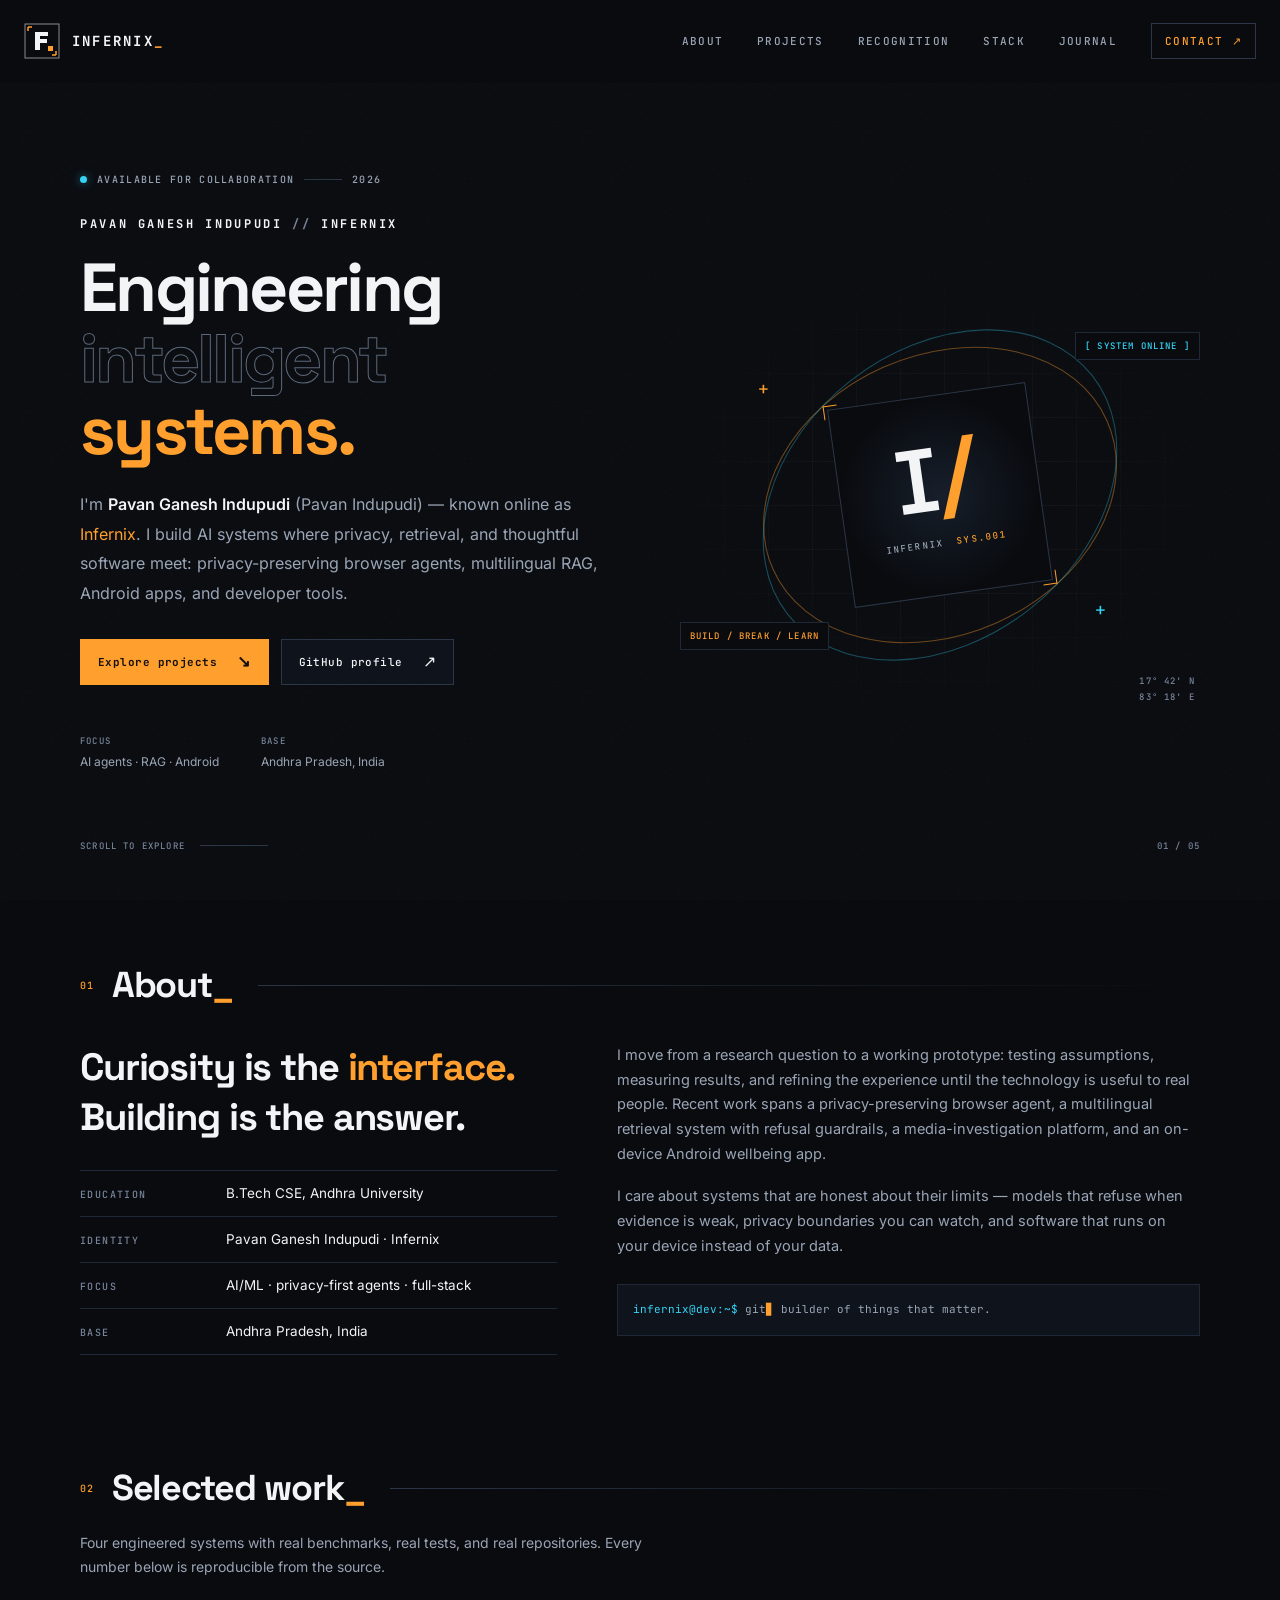
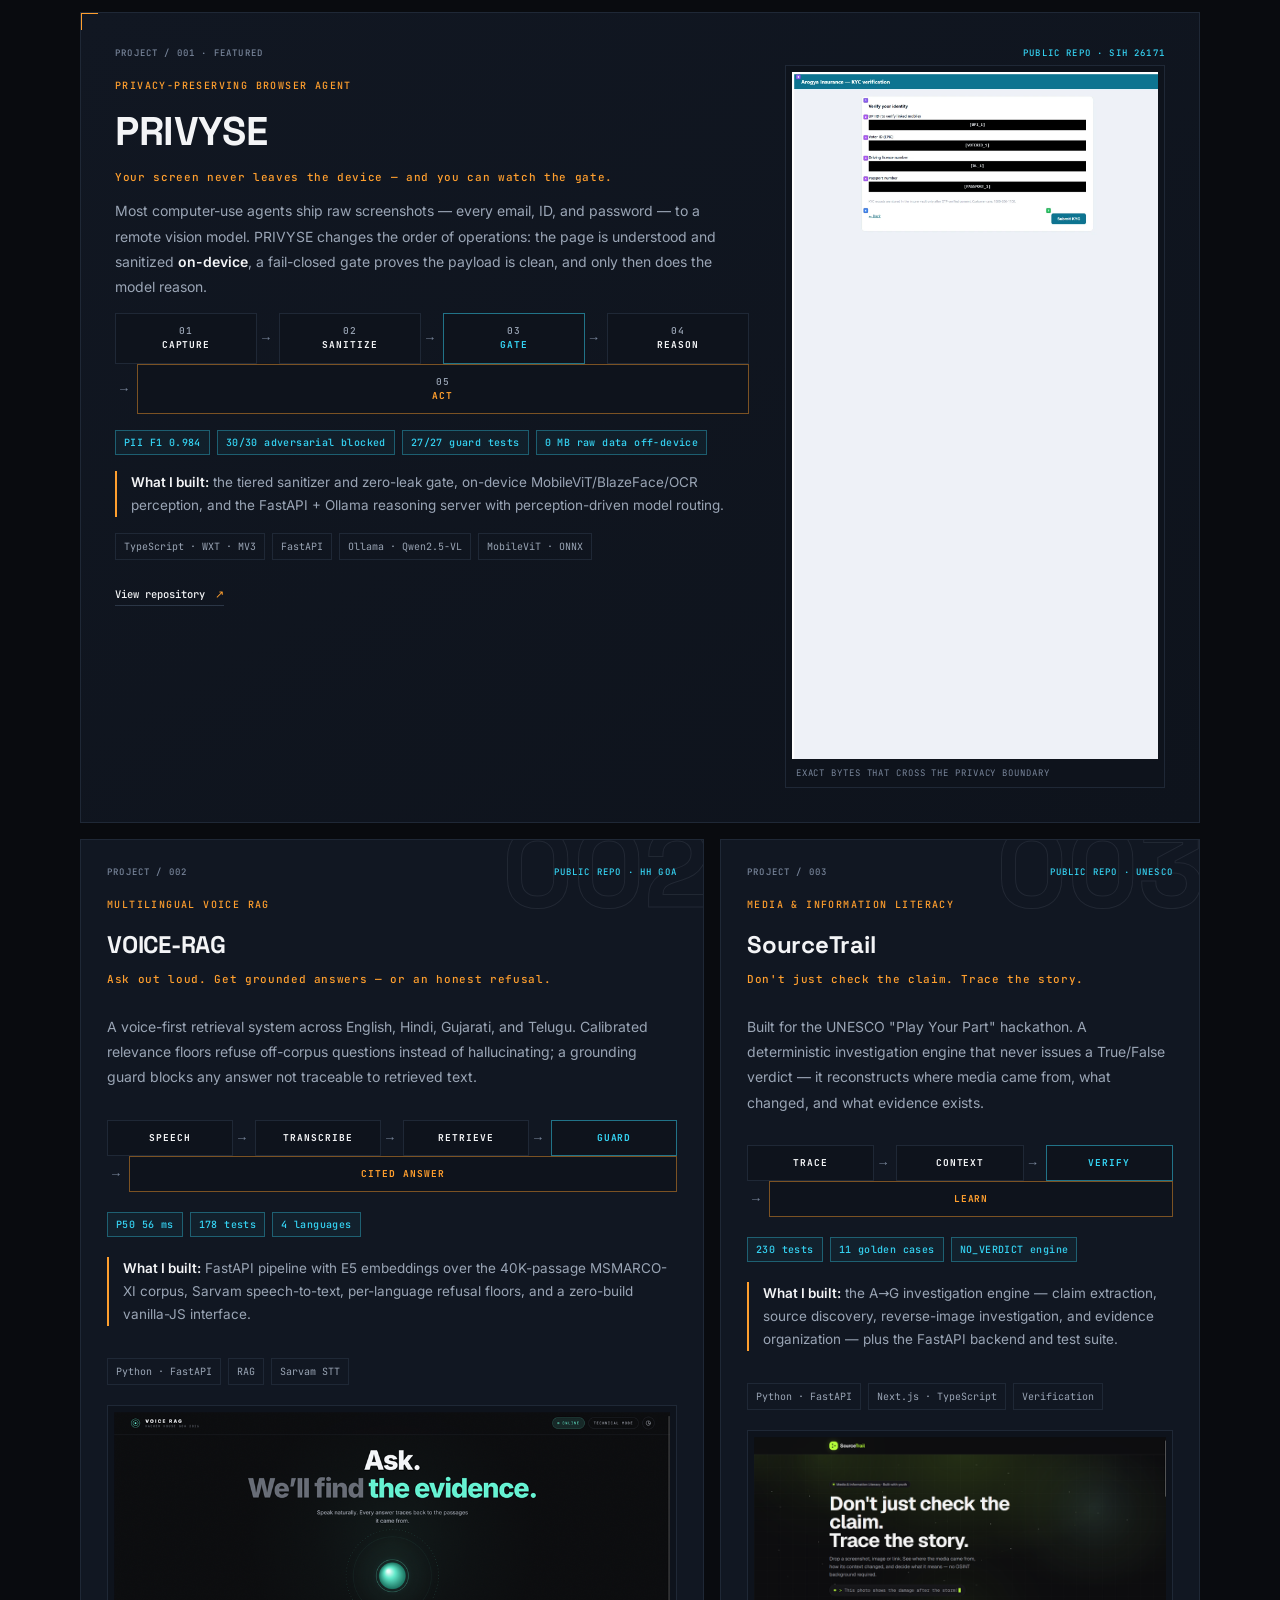
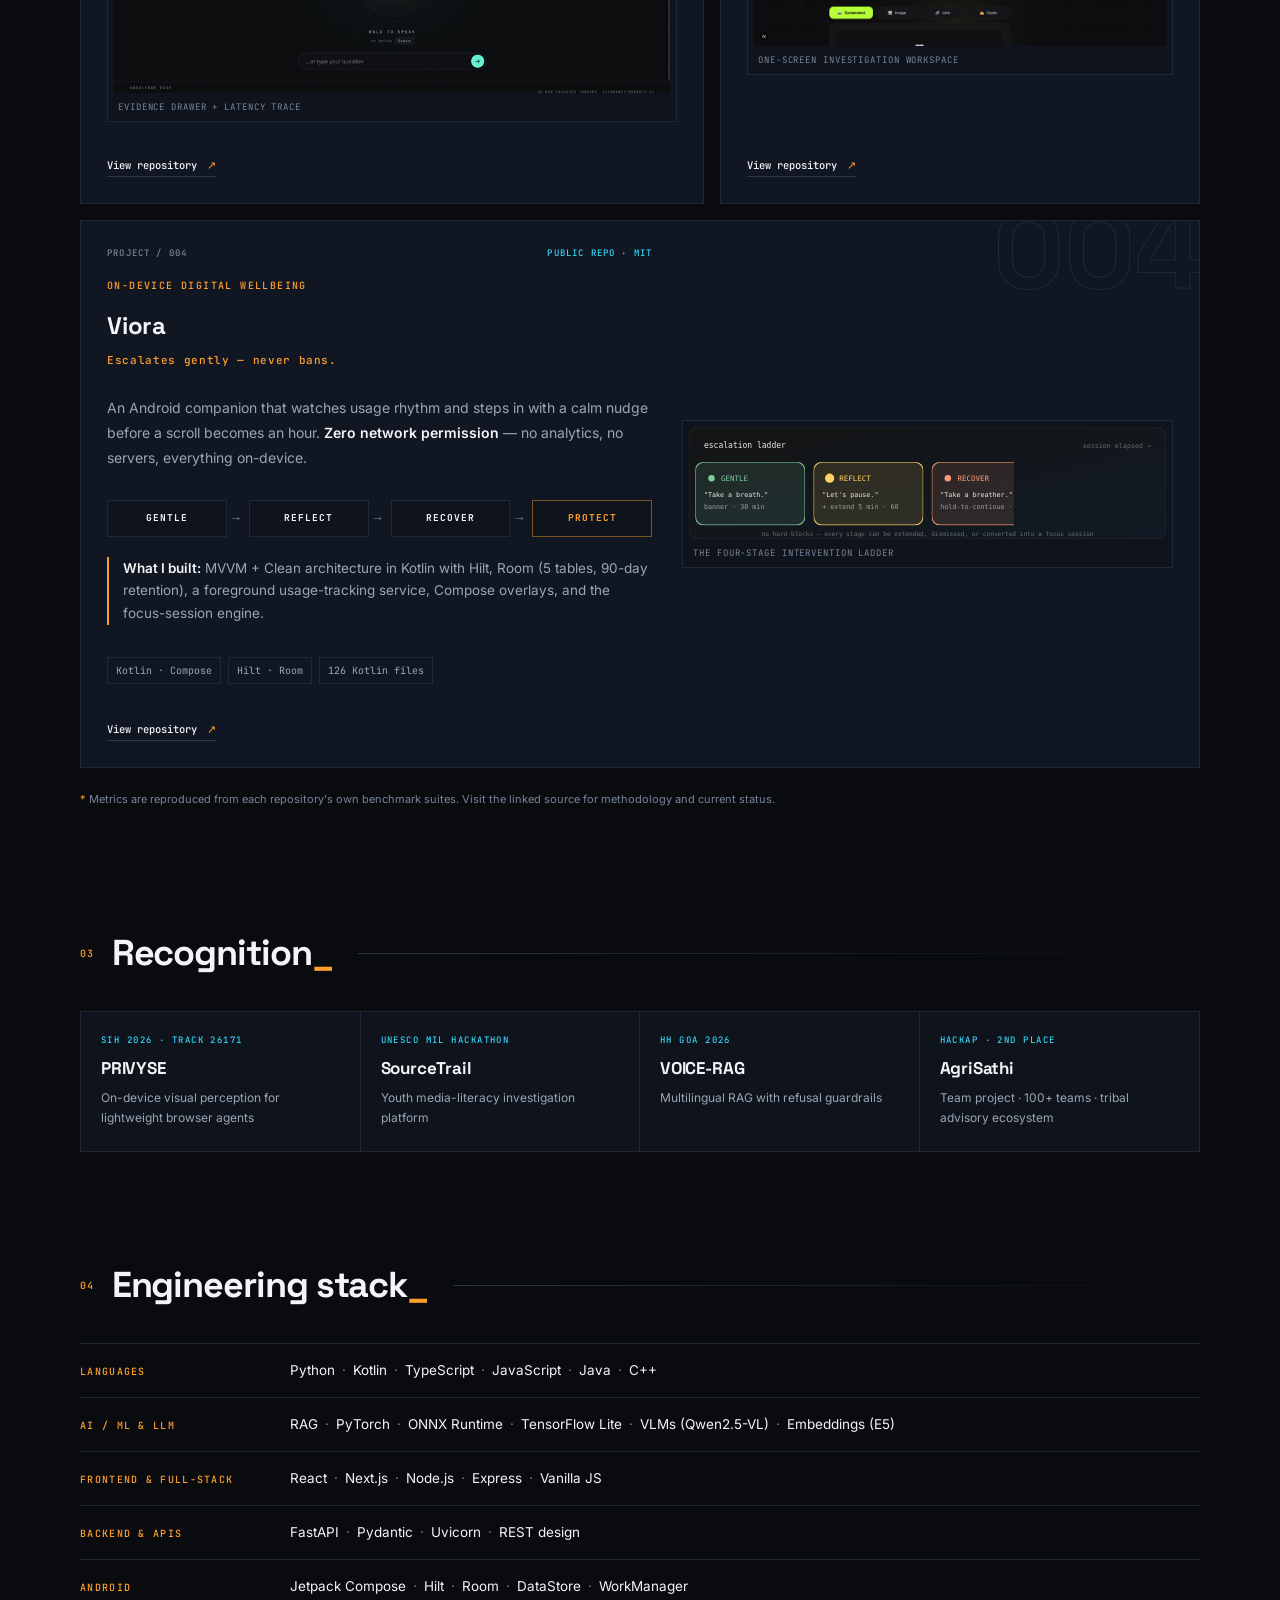
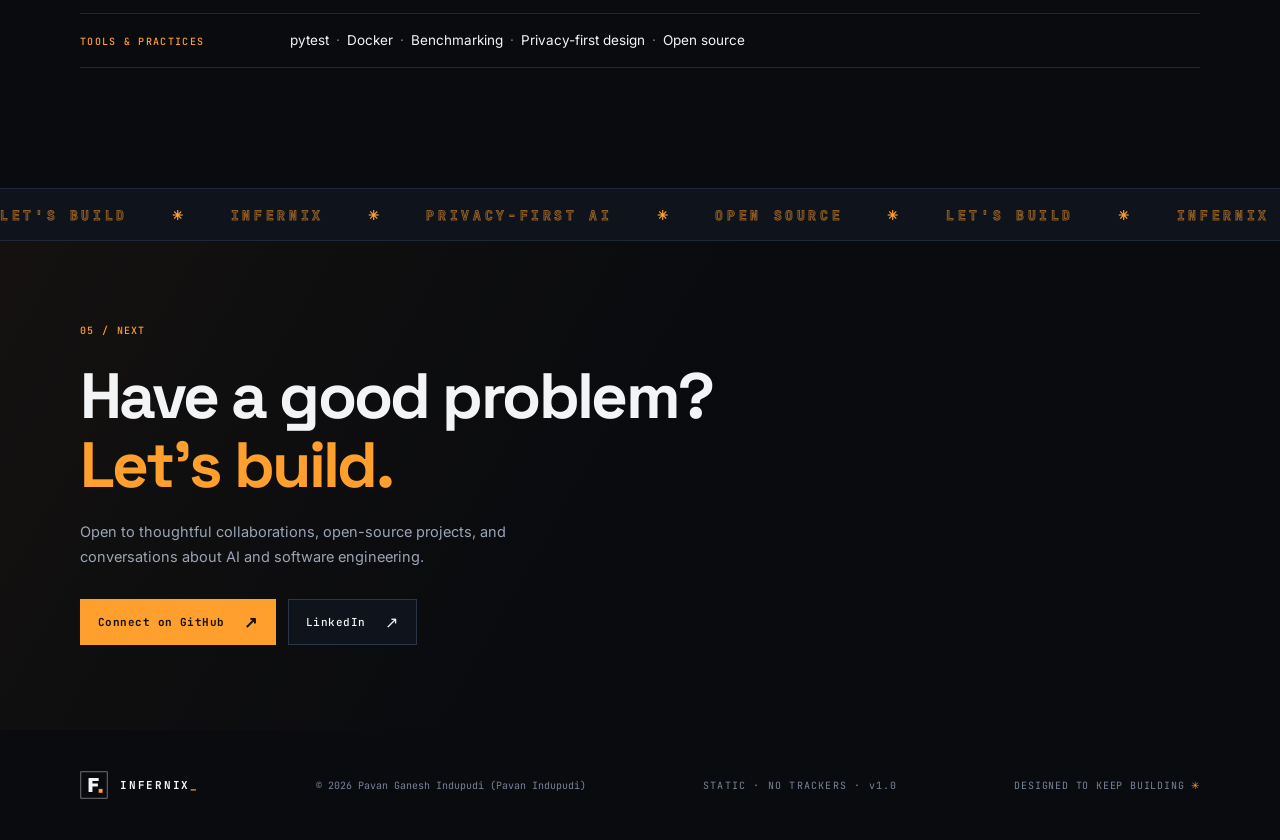
==== commit 60b96145: "Add dev.to and Hashnode to JSON-LD sameAs" ====
--- a/index.html
+++ b/index.html
@@ -41,7 +41,9 @@
     "description": "Computer Science and Engineering student and AI engineer building privacy-first browser agents, retrieval-augmented generation systems, Android applications, and open-source tools.",
     "sameAs": [
       "https://github.com/The-Infernix",
-      "https://www.linkedin.com/in/pavan-indupudi-a38759334"
+      "https://www.linkedin.com/in/pavan-indupudi-a38759334",
+      "https://dev.to/the_infernix",
+      "https://infernix.hashnode.dev"
     ],
     "alumniOf": {
       "@type": "CollegeOrUniversity",
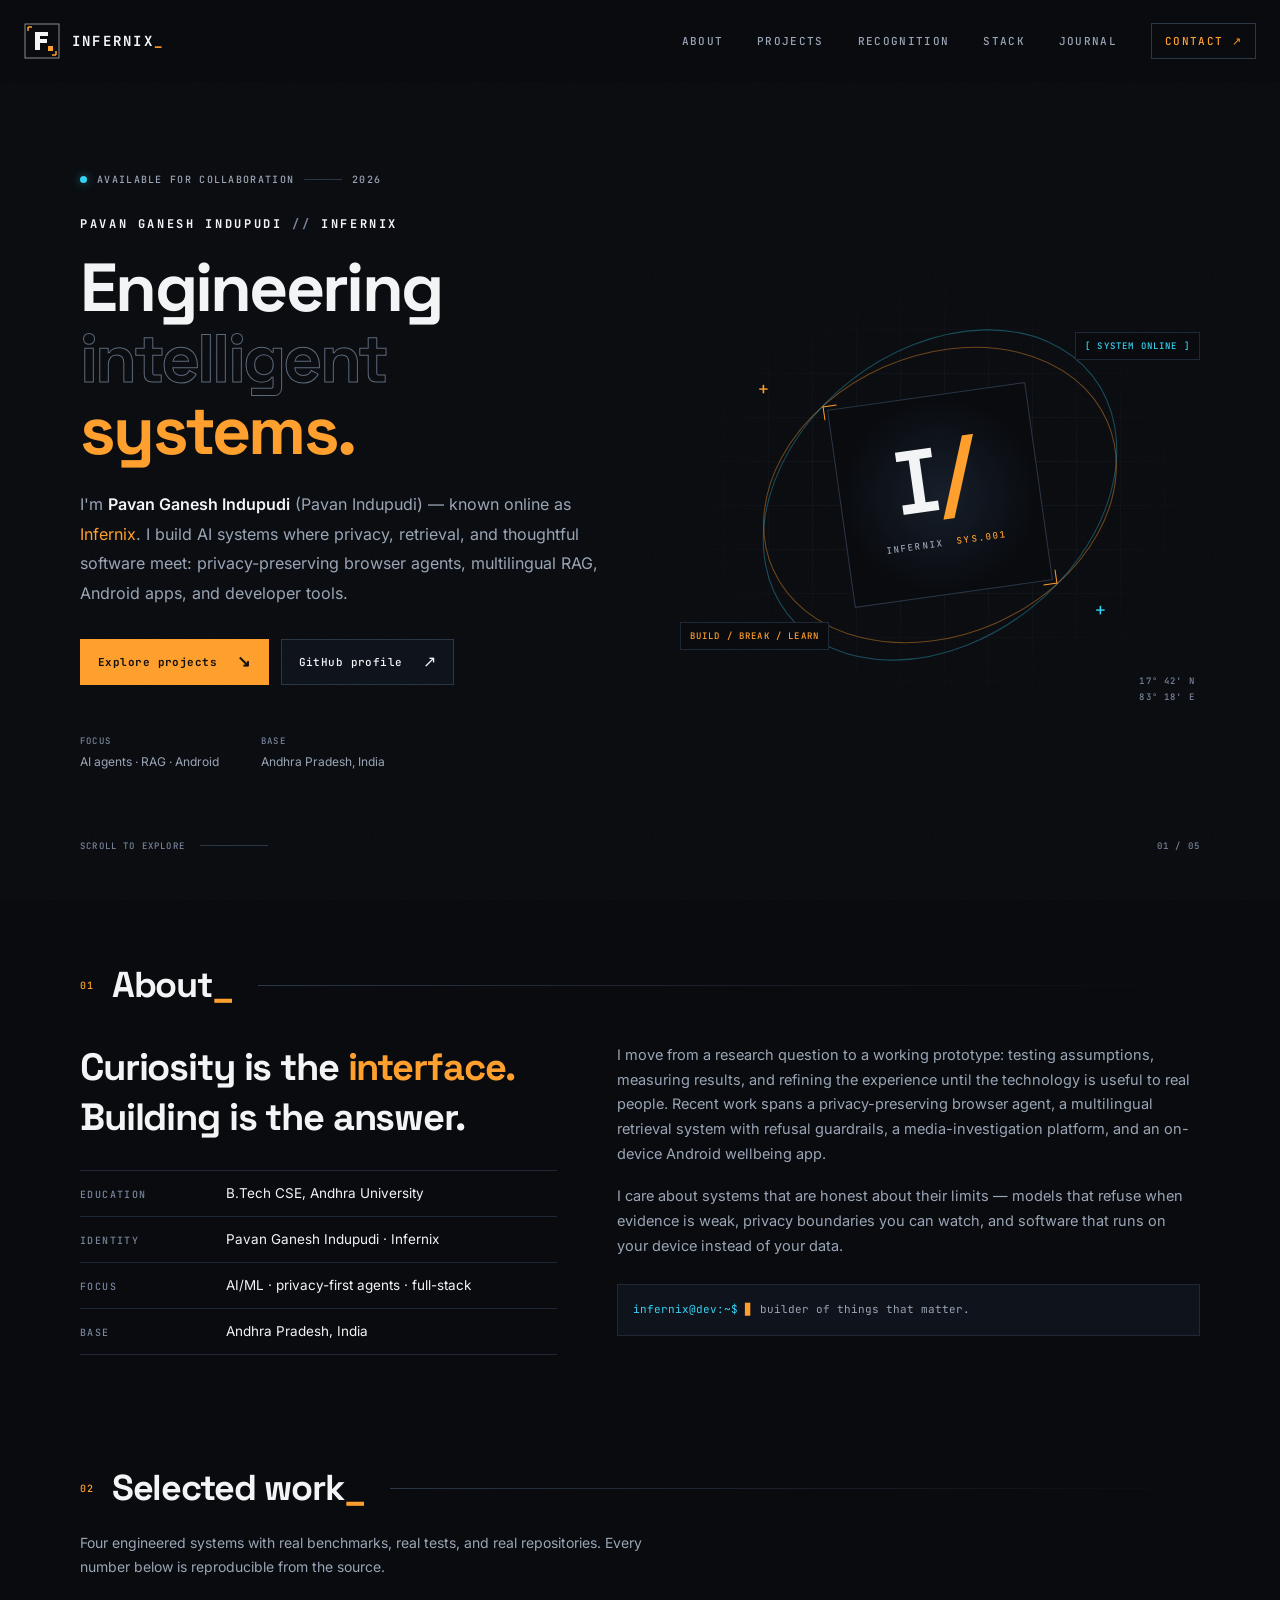
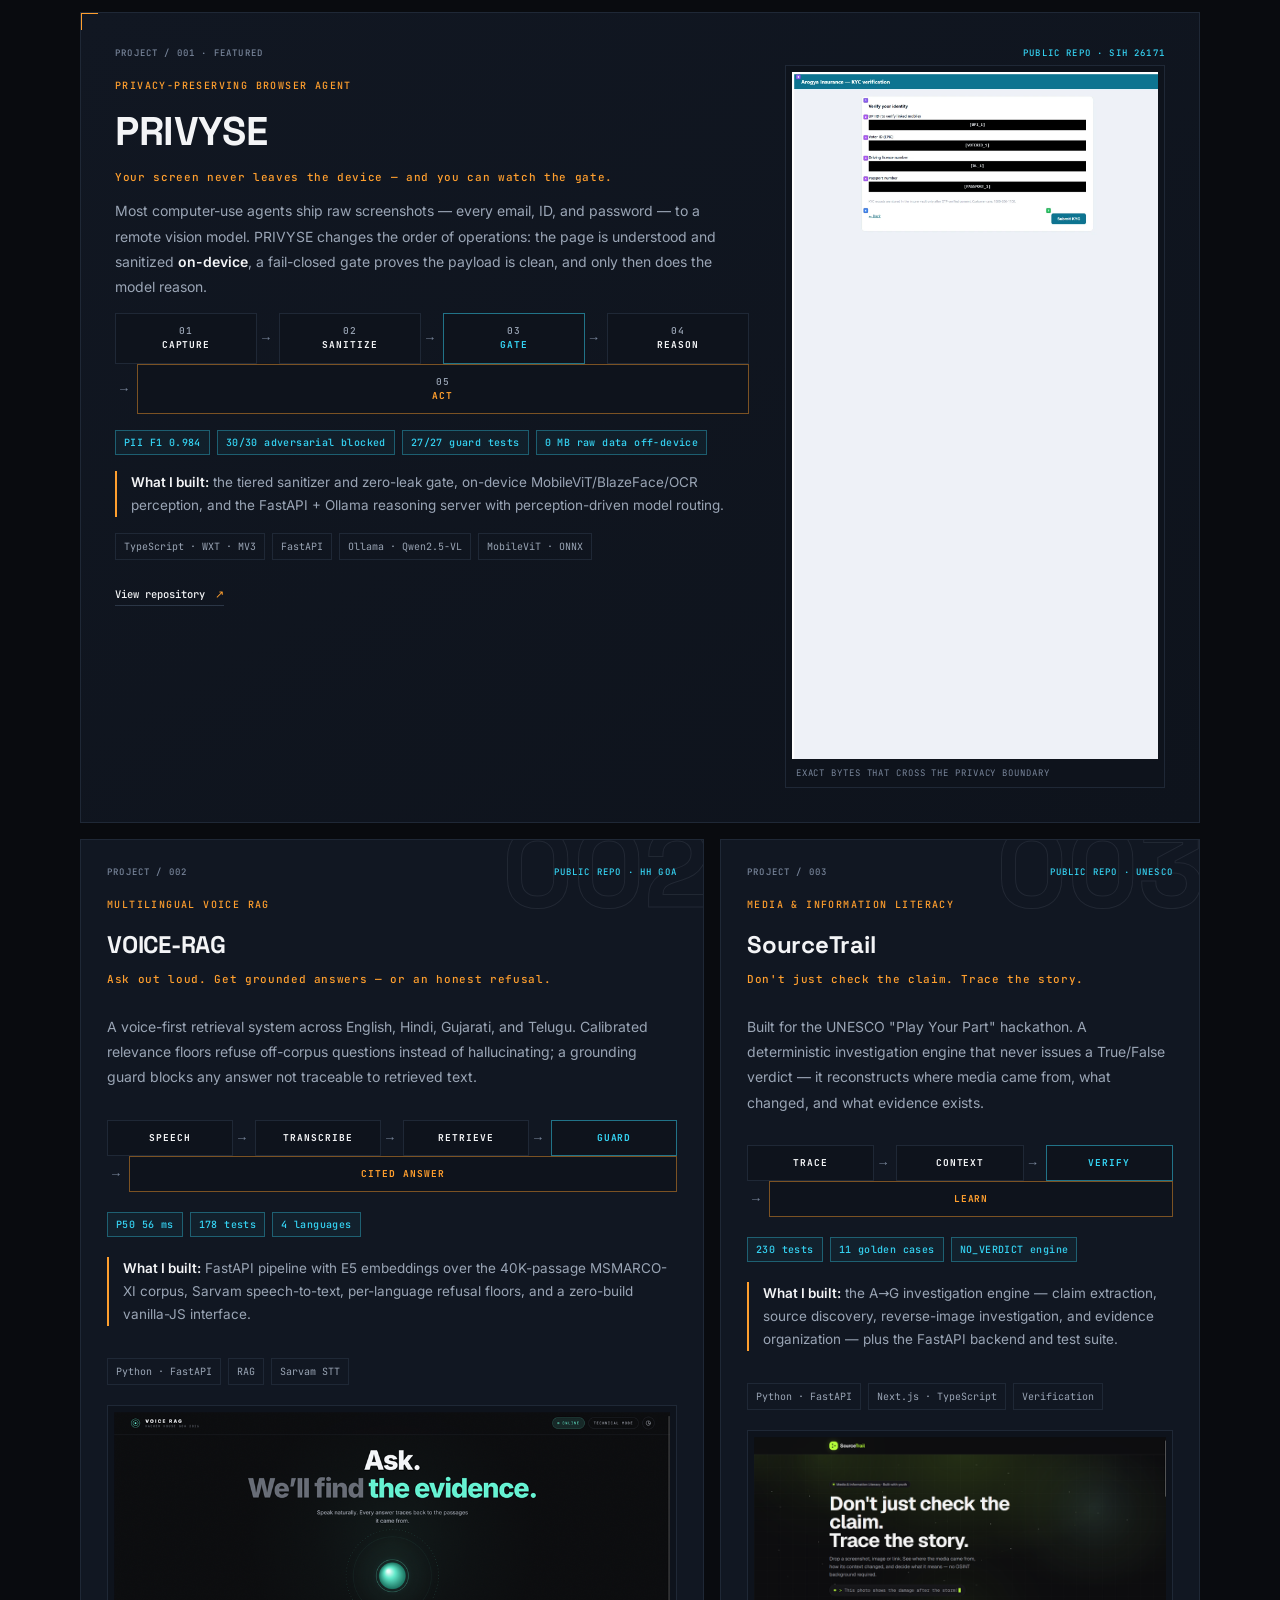
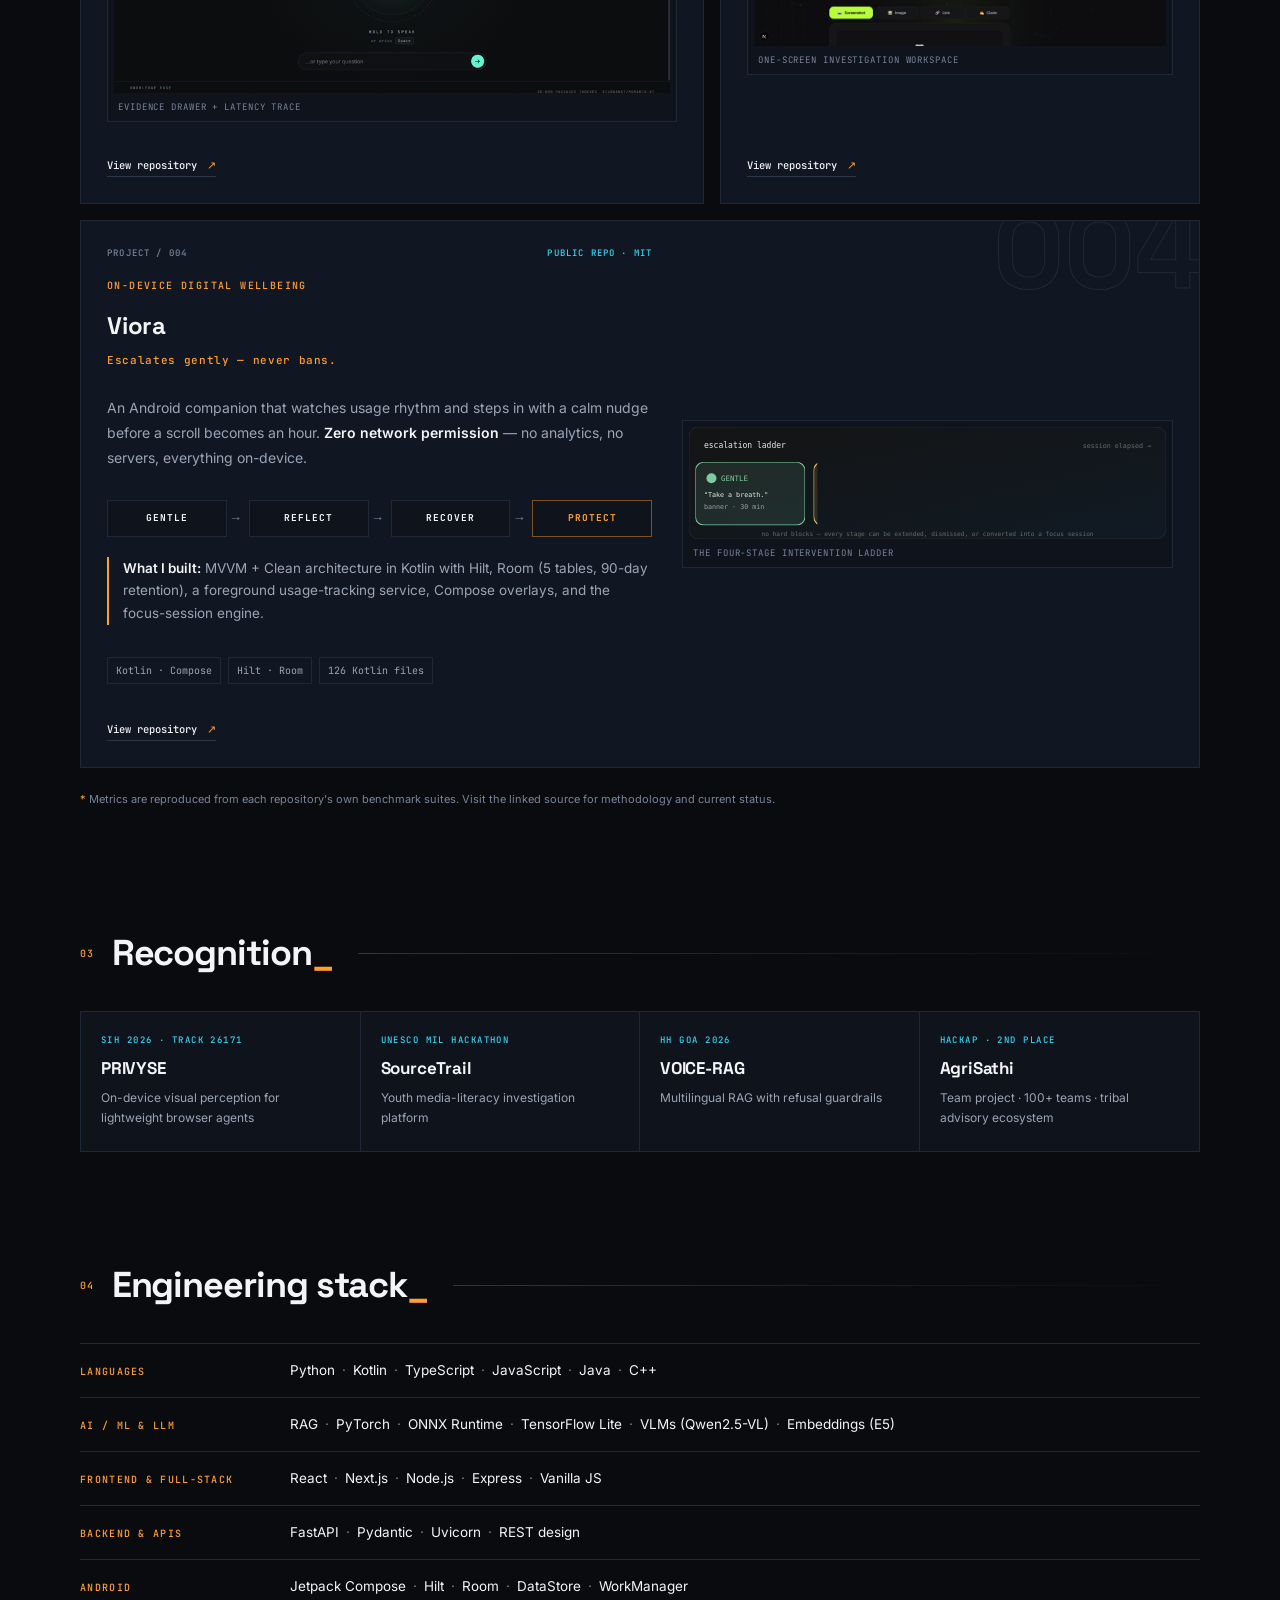
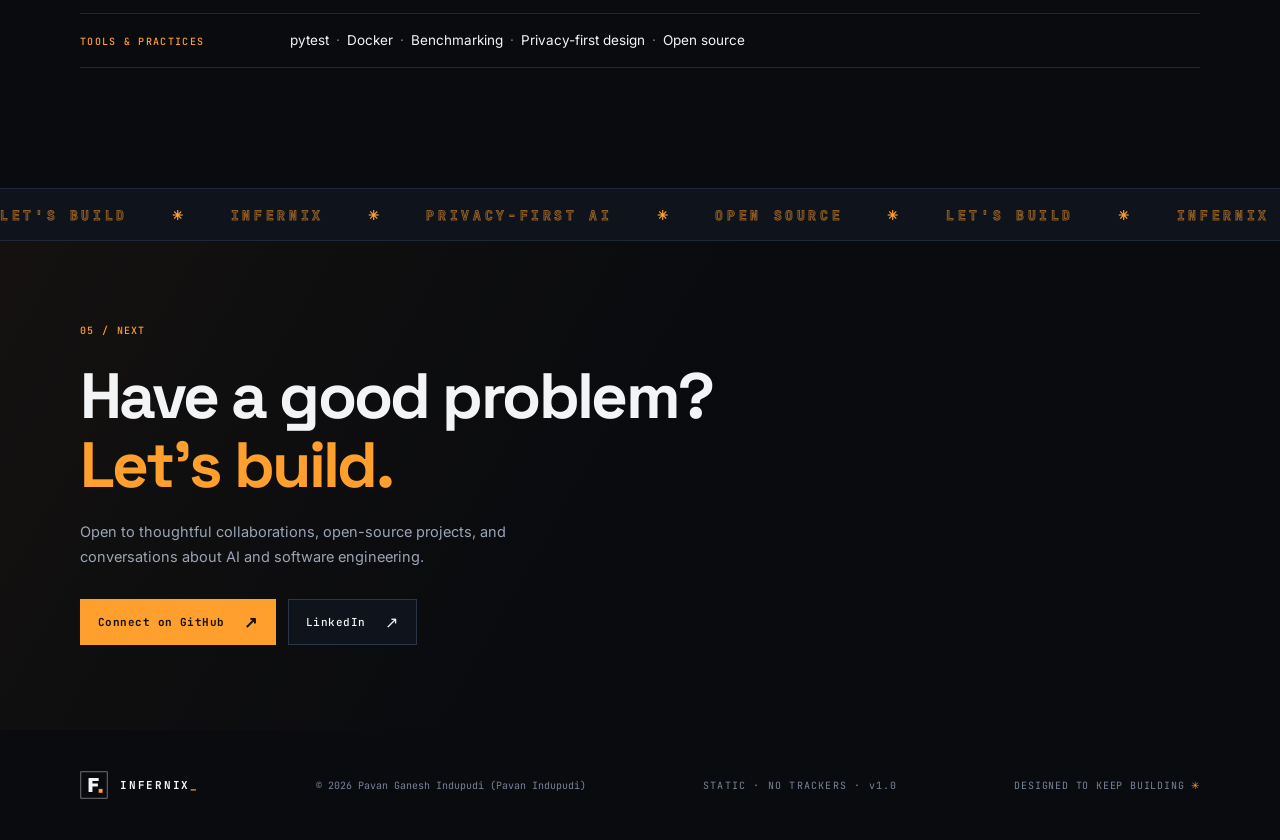
==== commit 55ef04e3: "Use clean LinkedIn vanity URL" ====
--- a/index.html
+++ b/index.html
@@ -41,7 +41,7 @@
     "description": "Computer Science and Engineering student and AI engineer building privacy-first browser agents, retrieval-augmented generation systems, Android applications, and open-source tools.",
     "sameAs": [
       "https://github.com/The-Infernix",
-      "https://www.linkedin.com/in/pavan-indupudi-a38759334",
+      "https://www.linkedin.com/in/pavanindupudi",
       "https://dev.to/the_infernix",
       "https://infernix.hashnode.dev"
     ],
@@ -404,7 +404,7 @@
         <p class="reveal" data-reveal>Open to thoughtful collaborations, open-source projects, and conversations about AI and software engineering.</p>
         <div class="contact-actions reveal" data-reveal>
           <a class="button button-primary" href="https://github.com/The-Infernix" target="_blank" rel="noopener noreferrer">Connect on GitHub <span aria-hidden="true">↗</span></a>
-          <a class="button button-ghost" href="https://www.linkedin.com/in/pavan-indupudi-a38759334" id="linkedin-link" target="_blank" rel="noopener noreferrer">LinkedIn <span aria-hidden="true">↗</span></a>
+          <a class="button button-ghost" href="https://www.linkedin.com/in/pavanindupudi" id="linkedin-link" target="_blank" rel="noopener noreferrer">LinkedIn <span aria-hidden="true">↗</span></a>
         </div>
       </div>
     </section>
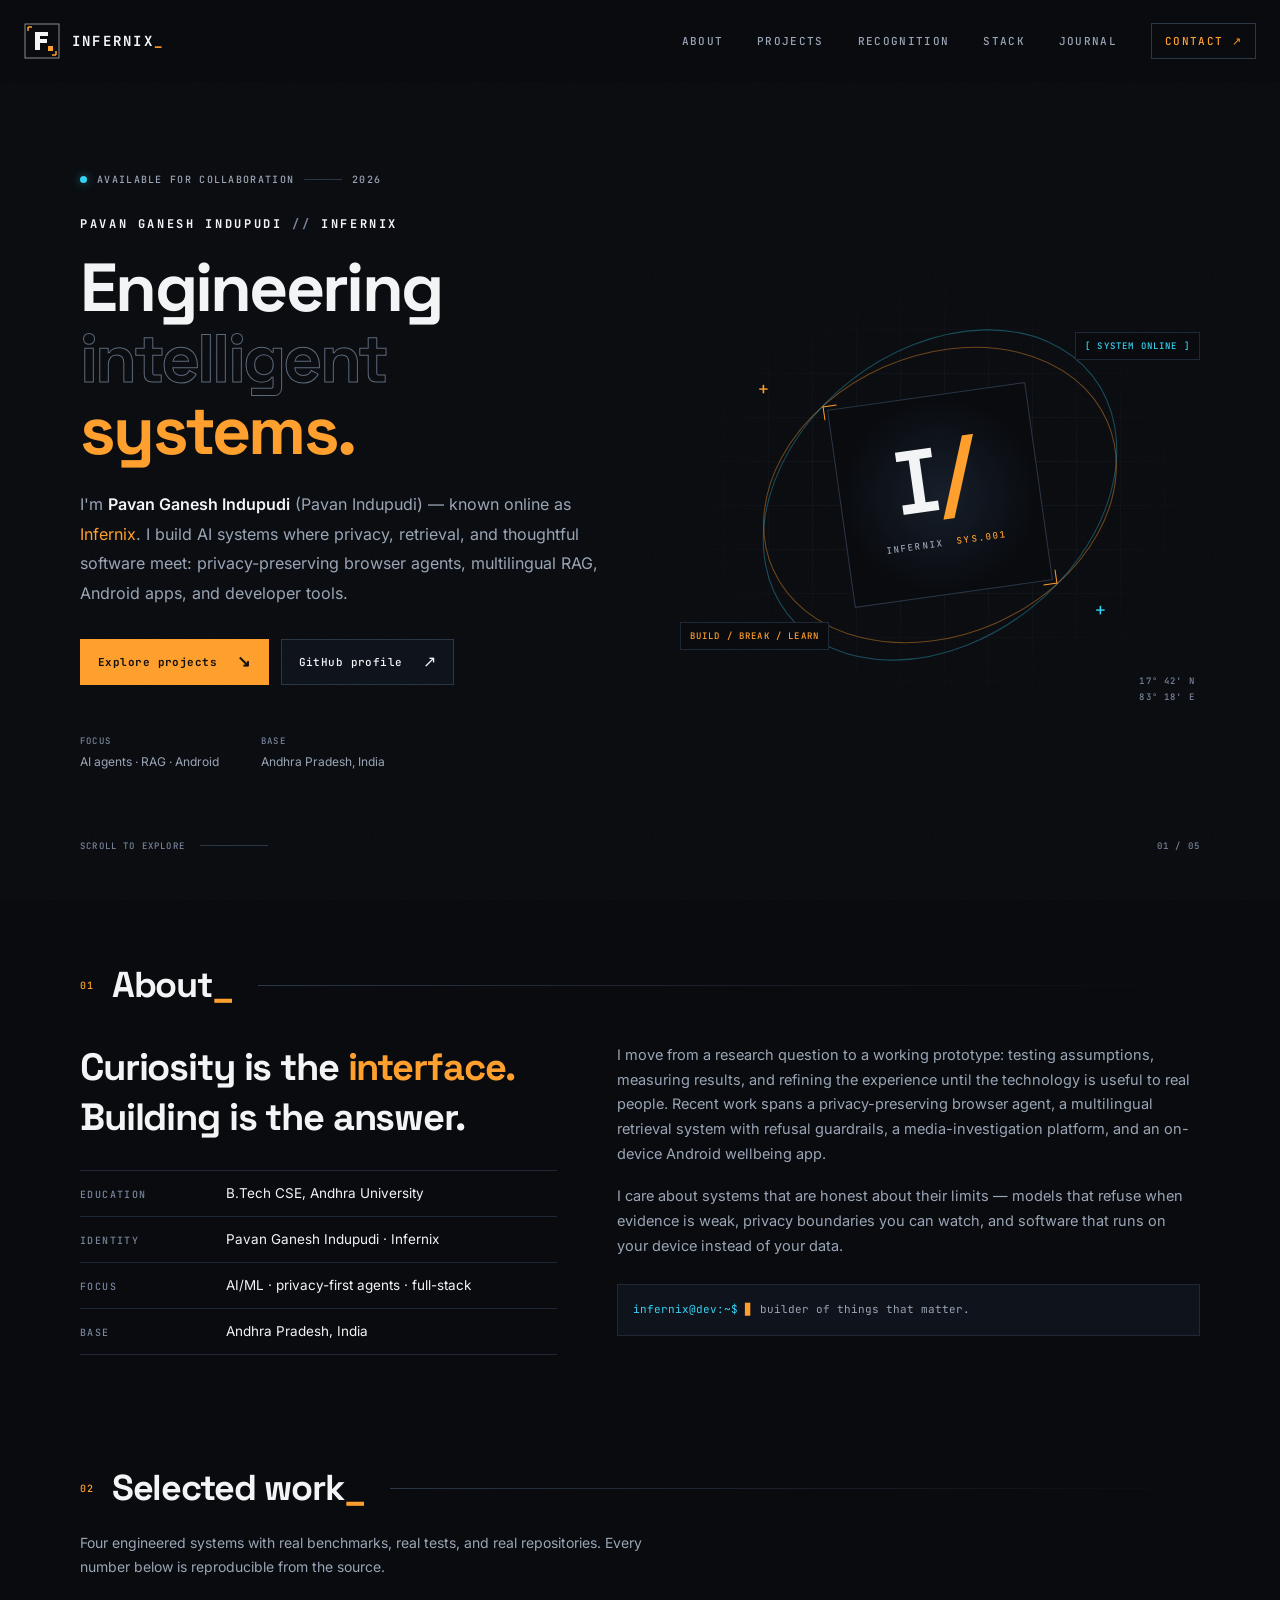
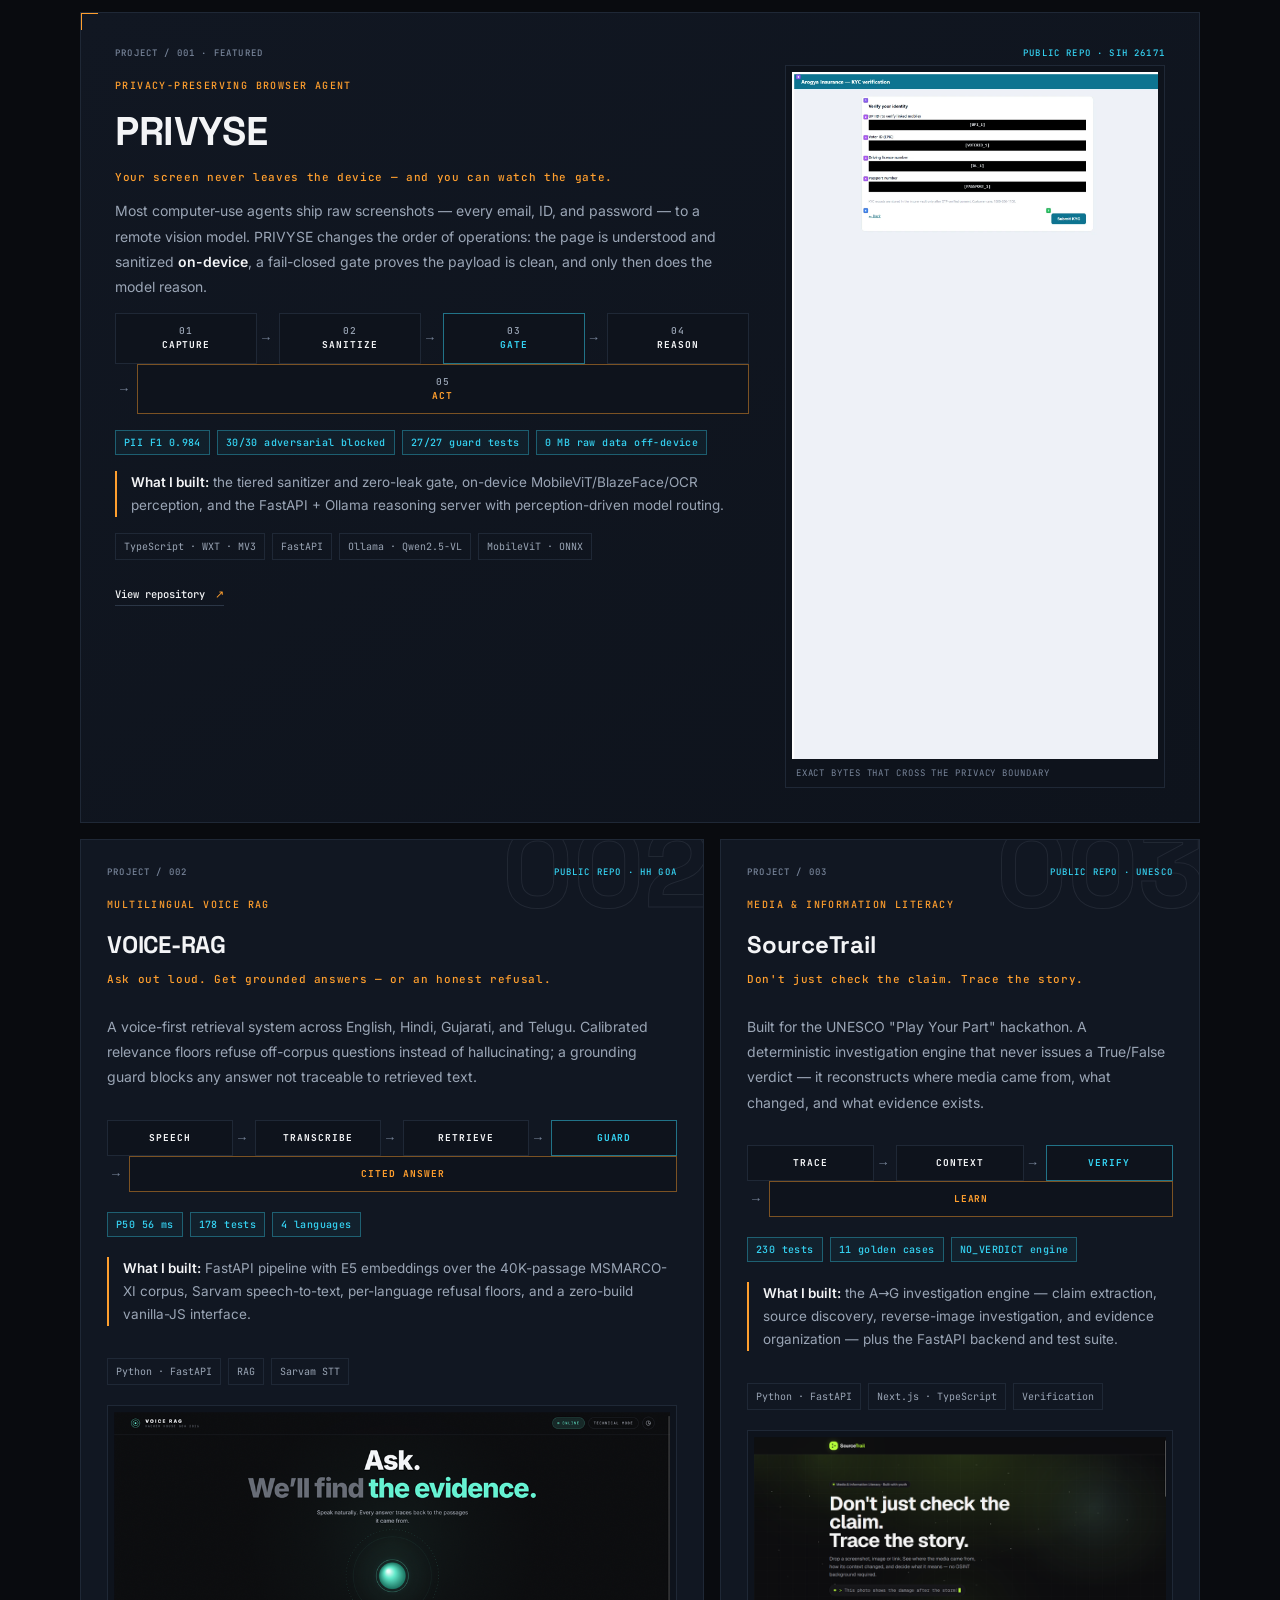
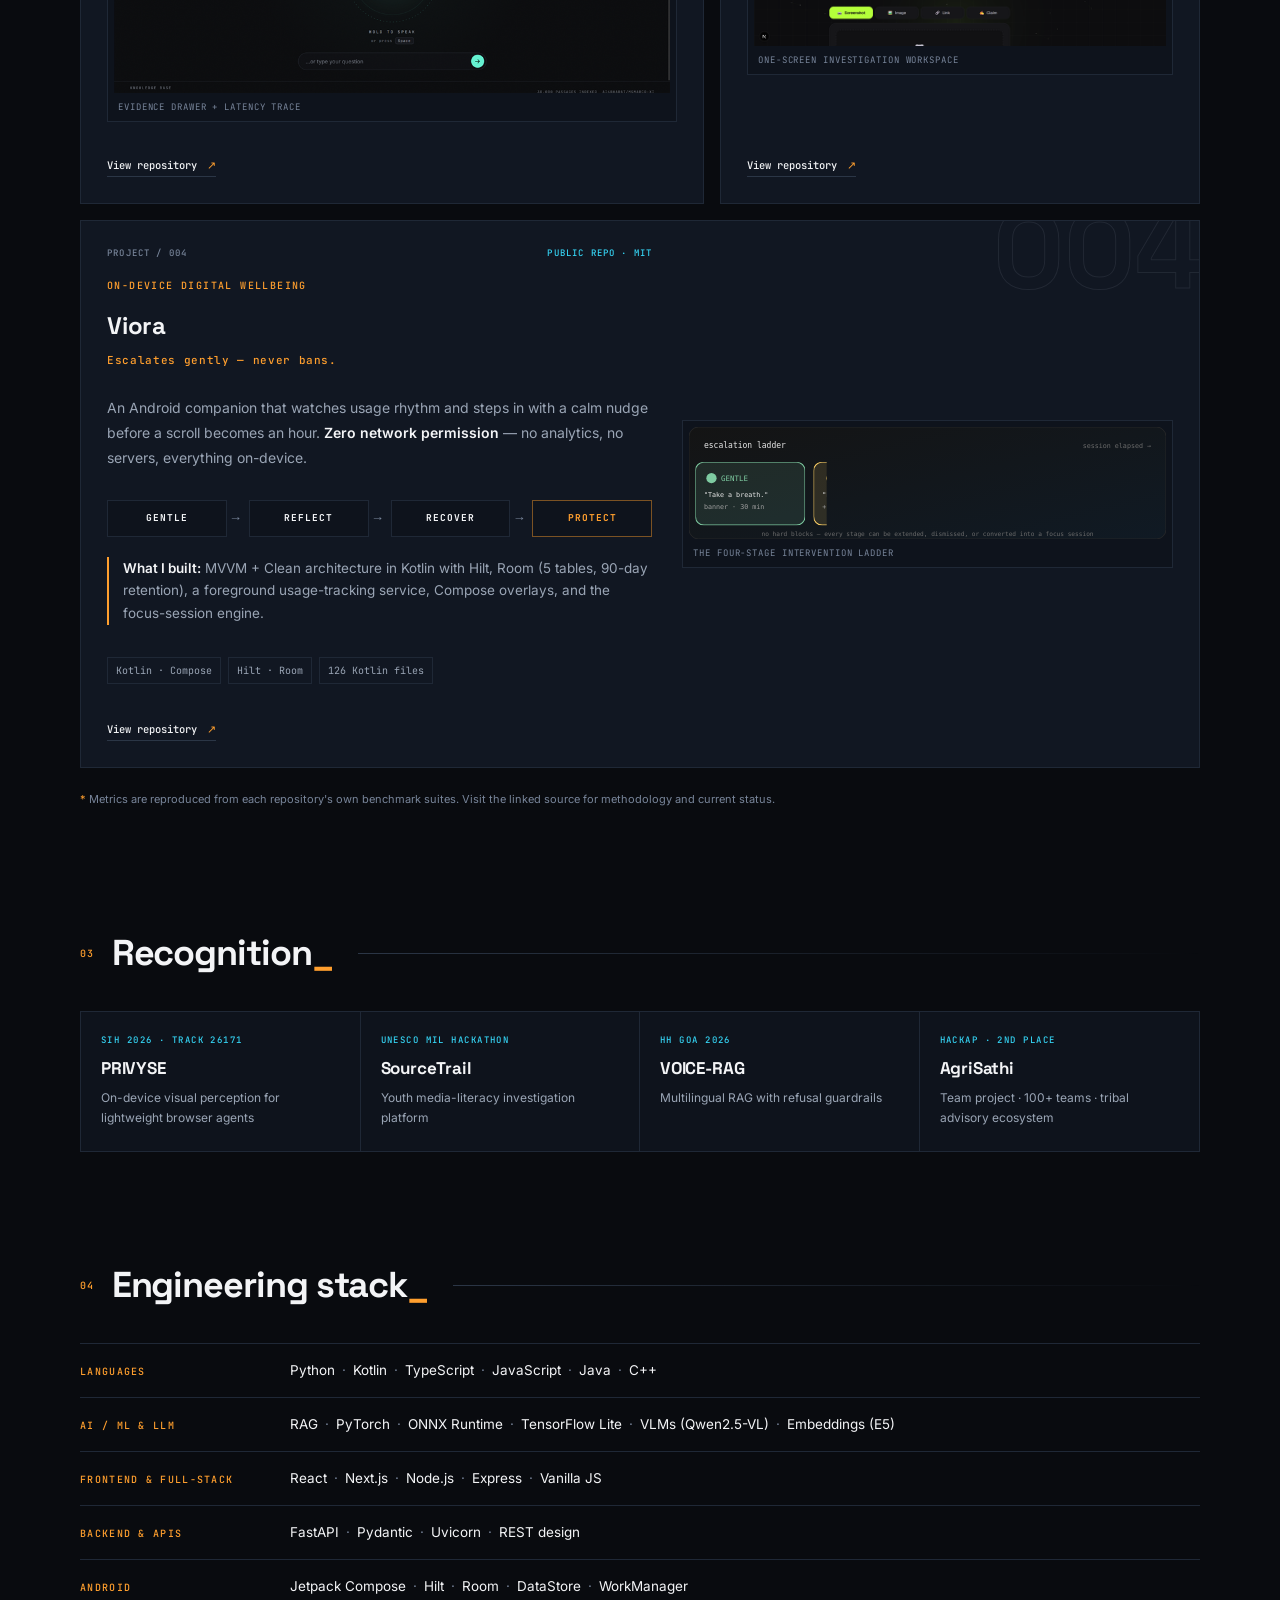
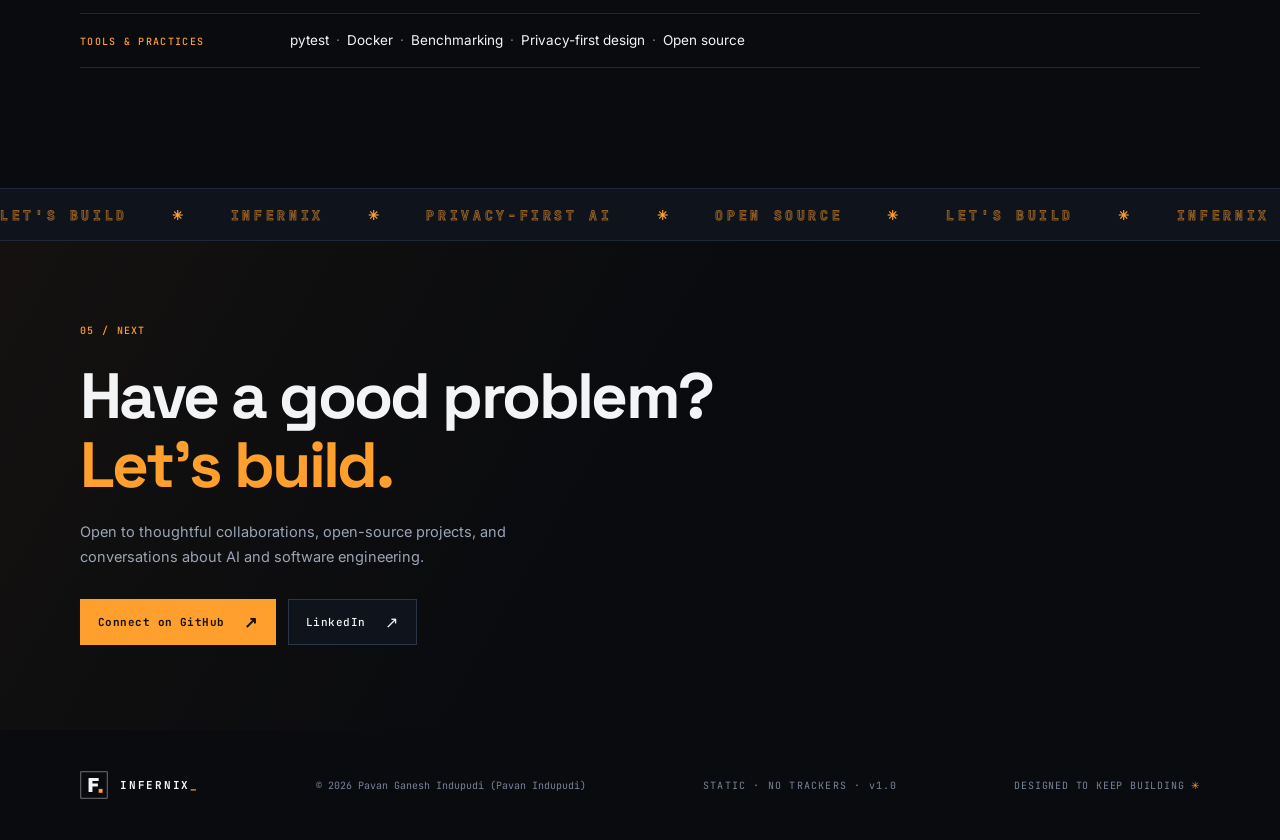
==== commit bf5e2773: "Add PNG social preview for link cards and og:image metadata" ====
--- a/index.html
+++ b/index.html
@@ -20,11 +20,15 @@
   <meta property="og:title" content="Pavan Ganesh Indupudi | Infernix">
   <meta property="og:description" content="Pavan Ganesh Indupudi (Pavan Indupudi) — AI engineer building privacy-first agents, retrieval systems, and developer tools.">
   <meta property="og:url" content="https://the-infernix.github.io/">
-  <meta property="og:image" content="https://the-infernix.github.io/assets/social-preview.svg">
+  <meta property="og:image" content="https://the-infernix.github.io/assets/social-preview.png">
+  <meta property="og:image:width" content="1200">
+  <meta property="og:image:height" content="630">
+  <meta property="og:image:type" content="image/png">
+  <meta property="og:image:alt" content="Infernix — Pavan Ganesh Indupudi, AI engineer and open-source developer">
   <meta name="twitter:card" content="summary_large_image">
   <meta name="twitter:title" content="Pavan Ganesh Indupudi | Infernix">
   <meta name="twitter:description" content="Pavan Ganesh Indupudi (Pavan Indupudi) — AI engineer building privacy-first agents, retrieval systems, and developer tools.">
-  <meta name="twitter:image" content="https://the-infernix.github.io/assets/social-preview.svg">
+  <meta name="twitter:image" content="https://the-infernix.github.io/assets/social-preview.png">
 
   <script>document.documentElement.classList.add("js");</script>
 
@@ -37,7 +41,7 @@
     "name": "Pavan Ganesh Indupudi",
     "alternateName": ["Infernix", "Pavan Indupudi"],
     "url": "https://the-infernix.github.io/",
-    "image": "https://the-infernix.github.io/assets/social-preview.svg",
+    "image": "https://the-infernix.github.io/assets/social-preview.png",
     "description": "Computer Science and Engineering student and AI engineer building privacy-first browser agents, retrieval-augmented generation systems, Android applications, and open-source tools.",
     "sameAs": [
       "https://github.com/The-Infernix",
